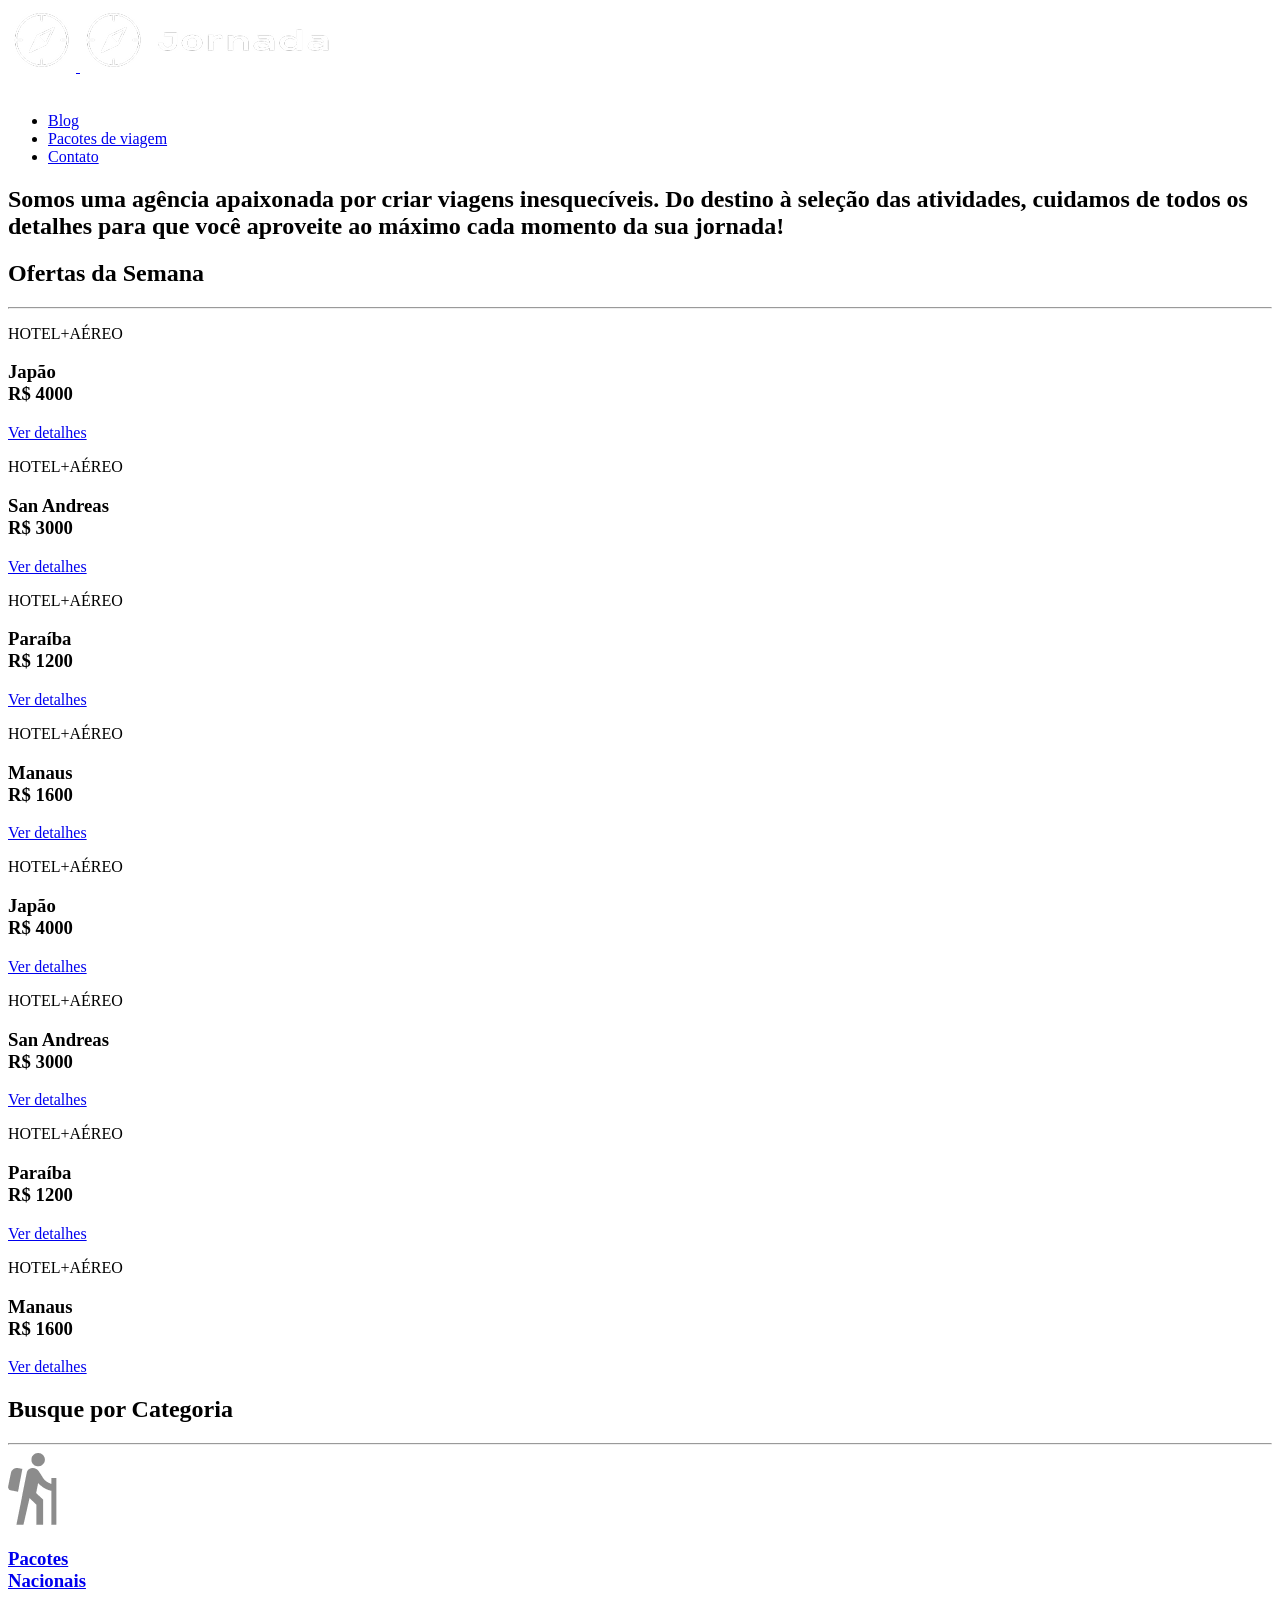
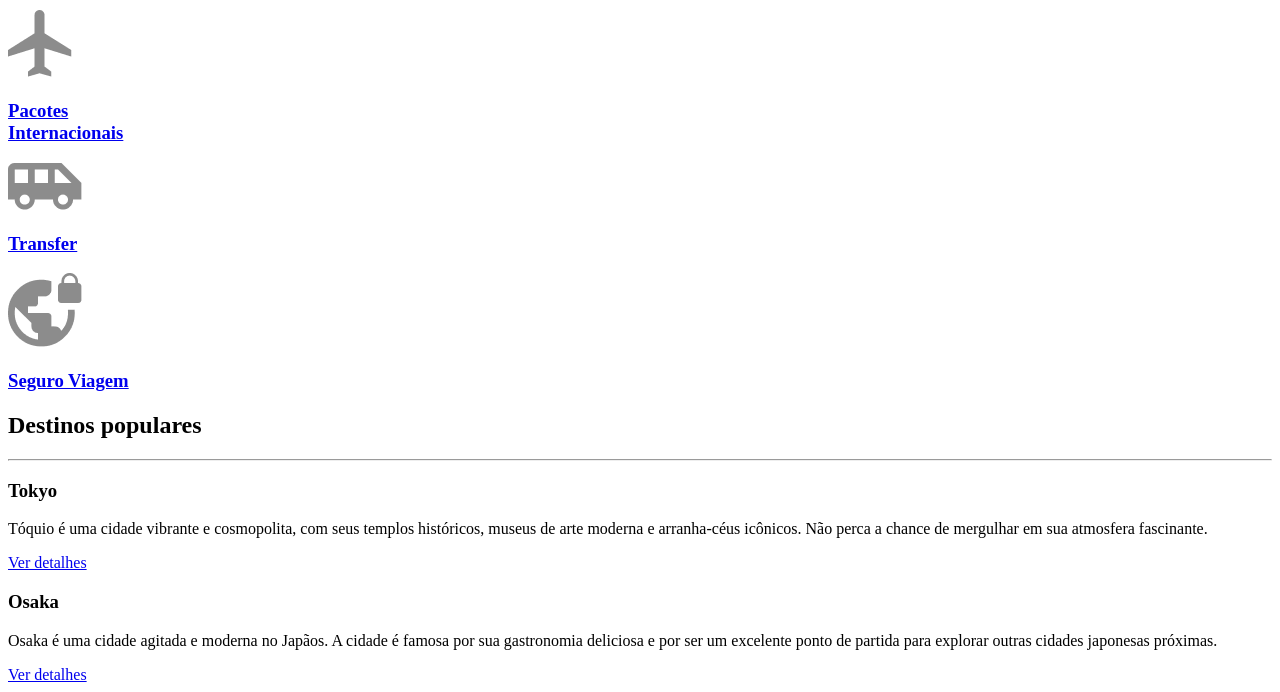
==== index.html @ aee4f62a "Corrige index" ====
<!doctype html>
<html lang="pt-br">
  <head>
    <meta charset="UTF-8" />
    <meta name="viewport" content="width=device-width, initial-scale=1.0" />

    <meta
      name="description"
      content="Jornada Viagens,uma agência apaixonada por criar viagens inesquecíveis"
    />

    <meta name="og:title" content="Jornada Viagens" />
    <meta
      name="og:description"
      content="Jornada Viagens,uma agência apaixonada por criar viagens inesquecíveis"
    />

     <link rel="icon" href="/favico.svg" type="xml/svg" />
    <link rel="stylesheet" href="./css/style.css" />
    <title>Jornada Viagens</title>
  </head>
  <body>

    <header class="main-header"> 
        <a class="logo" href="index.html" title="voltar para a página inicial">
            <img class="logo-mobile"
            src="img/bussola-jornada-branca.png" alt="Bússola do logo da Jornada Viagens na cor branca"/>
            <img class="logo-desktop" src="img/bussola-texto-jornada-branca.png" alt="Logo da Jornada Viagens na cor branca"/>
        </a>
        <div class="navigation-menu">
            <label for="menu">
                <img src="img/menu.png" alt="menu"/> 
            </label>
            <input type="checkbox" id="menu" hidden />
            <nav> 
                <ul class="list-links">
                    <li>
                        <a href="blog.html" target="_blank" title="Acessar o blog">Blog</a> 
                    </li> 
                
                    <li>
                        <a href="pacotes-de-viagem.html" target="_blank" title="Acessar pacotes de viagem">Pacotes de viagem</a> 
                    </li>
                
                    <li>
                        <a href="contato.html" target="_blank" title="Acessar contato">Contato</a> 
                    </li>
                </ul>       
            </nav>
        </div>
    </header>

    <section class="hero">
        <div class="hero-img"> </div>
        <h2>
          Somos uma agência apaixonada por criar viagens inesquecíveis. Do destino à seleção das atividades, cuidamos de todos os detalhes para que você aproveite ao máximo cada momento da sua jornada!  
        </h2>
    </section>

    <section class="offers">
        <div class="section-title">
            <h2>Ofertas da Semana</h2>
            <hr/> 
        </div>
        <div class="offers-cards">
            <article class="card japao">
                <header>
                    <p>HOTEL+AÉREO</p>
                    <h3>Japão<br/><span>R$ 4000</span></h3>
                </header>
                <footer>
                    <a href="#" class="button">Ver detalhes</a>
                </footer>
            </article>
            <article class="card san-andreas">
                <header>
                    <p>HOTEL+AÉREO</p>
                    <h3>San Andreas<br/><span>R$ 3000</span></h3>
                </header>
                <footer>
                    <a href="#" class="button">Ver detalhes</a>
                </footer>
            </article>
            <article class="card paraiba">
                <header>
                    <p>HOTEL+AÉREO</p>
                    <h3>Paraíba<br/><span>R$ 1200</span></h3>
                </header>
                <footer>
                    <a href="#" class="button">Ver detalhes</a>
                </footer>
            </article>
            <article class="card manaus">
                <header>
                    <p>HOTEL+AÉREO</p>
                    <h3>Manaus<br/><span>R$ 1600</span></h3>
                </header>
                <footer>
                    <a href="#" class="button">Ver detalhes</a>
                </footer>
            </article>
            <div class="offers-cards">
        <article class="card japao">
            <header>
                <p>HOTEL+AÉREO</p>
                <h3>Japão<br/><span>R$ 4000</span></h3>
            </header>
            <footer>
                <a href="#" class="button">Ver detalhes</a>
            </footer>
        </article>
        <article class="card san-andreas">
            <header>
                <p>HOTEL+AÉREO</p>
                <h3>San Andreas<br/><span>R$ 3000</span></h3>
            </header>
            <footer>
                <a href="#" class="button">Ver detalhes</a>
            </footer>
        </article>
        <article class="card paraiba">
            <header>
                <p>HOTEL+AÉREO</p>
                <h3>Paraíba<br/><span>R$ 1200</span></h3>
            </header>
            <footer>
                <a href="#" class="button">Ver detalhes</a>
            </footer>
        </article>
        <article class="card manaus">
            <header>
                <p>HOTEL+AÉREO</p>
                <h3>Manaus<br/><span>R$ 1600</span></h3>
            </header>
            <footer>
                <a href="#" class="button">Ver detalhes</a>
            </footer>
        </article>
        </div>
    </section> 

    <section class="categories">
        <div class="section-title">
            <h2>Busque por Categoria</h2>
            <hr/> 
        </div>
        <div class="categories-cards">
            <a class="card" href="#" target="_blank" title="Busque pela categoria Pacotes Nacionais">

                <img src="img/icone-caminhada.png" alt="ícone cinza representando uma pessoa fazendo tracking"/>

                <h3 class="content-title">Pacotes<br/>Nacionais</h3>
            </a>

            <a class="card" href="#" target="_blank" title="Busque pela categoria Pacotes Internacionais">

                <img src="img/icone-aviao.png" alt="ícone cinza representando um avião"/>

                <h3 class="content-title">Pacotes<br/>Internacionais</h3>
            </a>

            <a class="card single-line transfer" href="#" target="_blank" title="Busque pela categoria Tranfer">

                <img src="img/icone-onibus.png" alt="ícone cinza representando um ônibus"/>

                <h3 class="content-title">Transfer</h3>
            </a>

            <a class="card single-line" href="#" target="_blank" title="Busque pela categoria Seguro Viagem">

                <img src="img/icone-planeta.png" alt="ícone cinza representando o planeta terra com um cadeado"/>

                <h3 class="content-title">Seguro Viagem</h3>
            </a>
        </div>
    </section>  

    <section class="destinations">
        <div class="section-title">
            <h2>Destinos populares</h2>
            <hr />
        </div>
        <div class="destination-items">
            <article class="item tokyo">
                <header>
                    <div class="img-item"></div>
                    <h3 class="content-title">Tokyo</h3>
                </header>
                <p class="content-text">Tóquio é uma cidade vibrante e cosmopolita, com seus templos históricos, museus de arte moderna e arranha-céus icônicos. Não perca a chance de mergulhar em sua atmosfera fascinante.</p>
                <footer>
                    <a href="#" class="button" target="_blank" title="Veja mais detalhes do destino Tokyo">Ver detalhes</a>
                </footer>
            </article>

            <article class="item osaka">
                <header>
                    <div class="img-item"></div>
                    <h3 class="content-title">Osaka</h3>
                </header>
                <p class="content-text">Osaka é uma cidade agitada e moderna no Japãos. A cidade é famosa por sua gastronomia deliciosa e por ser um excelente ponto de partida para explorar outras cidades japonesas próximas.</p>
                <footer>
                    <a href="#" class="button" target="_blank" title="Veja mais detalhes do destino Osaka">Ver detalhes</a>
                </footer>
            </article>
        </div>
    </section> 

  </body>
</html>
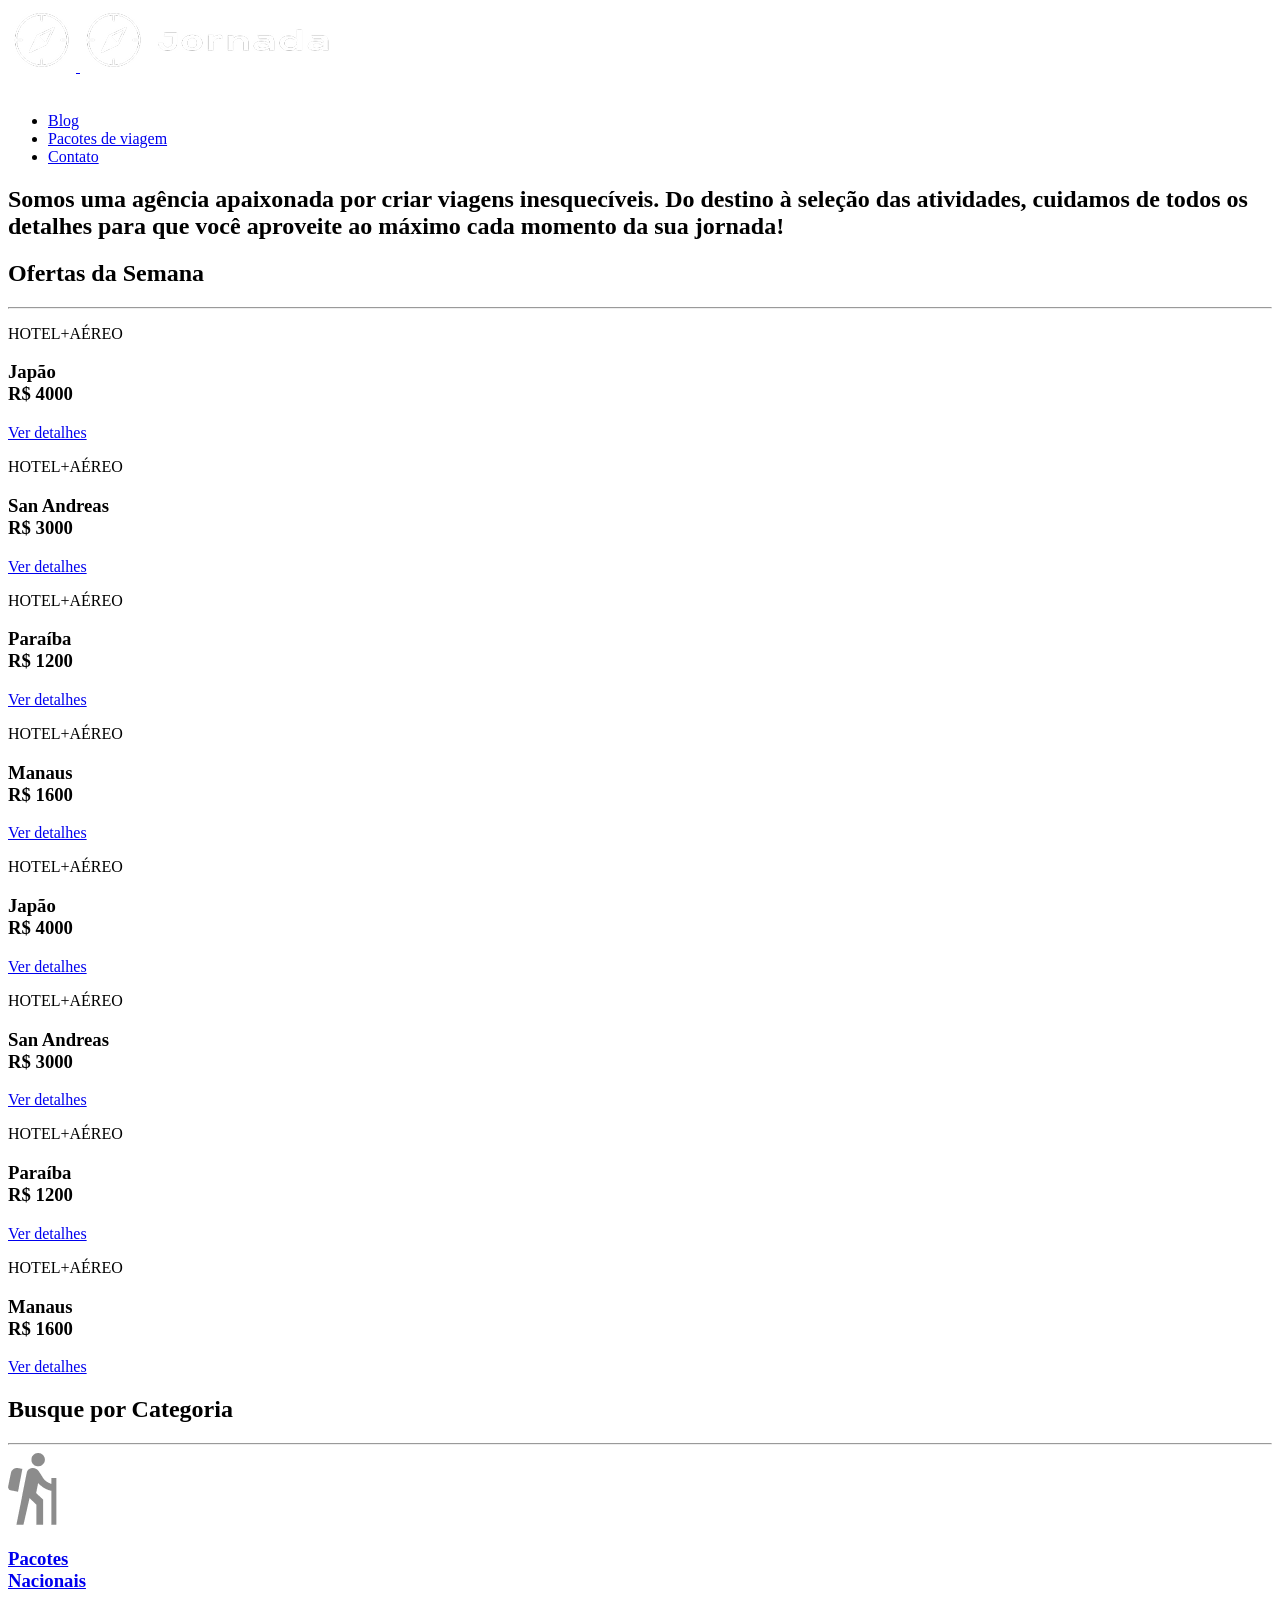
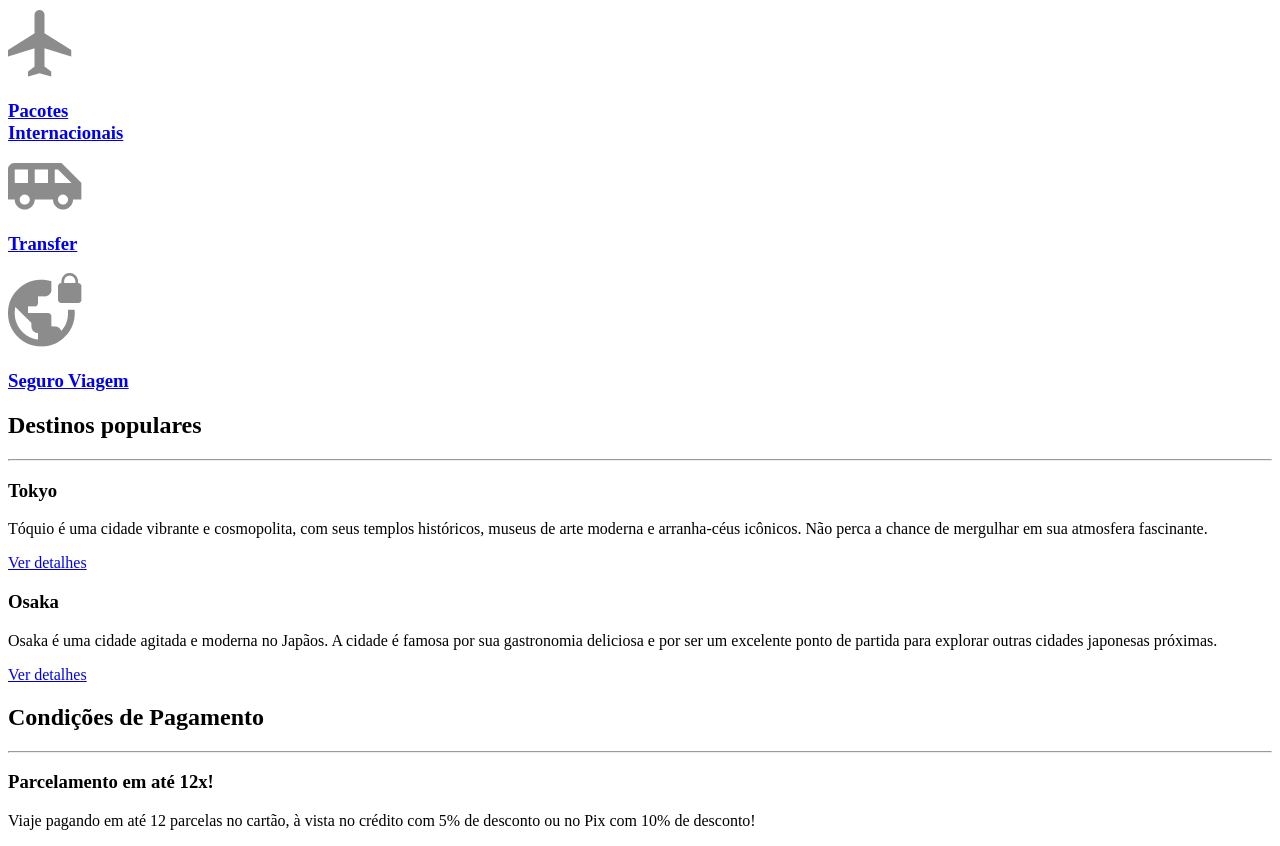
==== commit b10a2fbc: "Adiciona estrutura da sessao de pagamentos" ====
--- a/index.html
+++ b/index.html
@@ -205,5 +205,21 @@
         </div>
     </section> 
 
+    <section class="payments">
+       <div class="section-title">
+        <h2>Condições de Pagamento</h2>
+        <hr />
+       </div> 
+       <div class="text-content">
+        <h3>Parcelamento em até 12x!</h3>
+        <p>Viaje pagando em até 12 parcelas no cartão, à vista no crédito com 5% de desconto ou no Pix com 10% de desconto!</p>
+       </div>
+       <div class="image-content">
+        <div class="image bag"></div>
+        <div class="image passport"></div>
+        <div class="image people"></div>
+       </div>
+    </section>
+
   </body>
 </html>
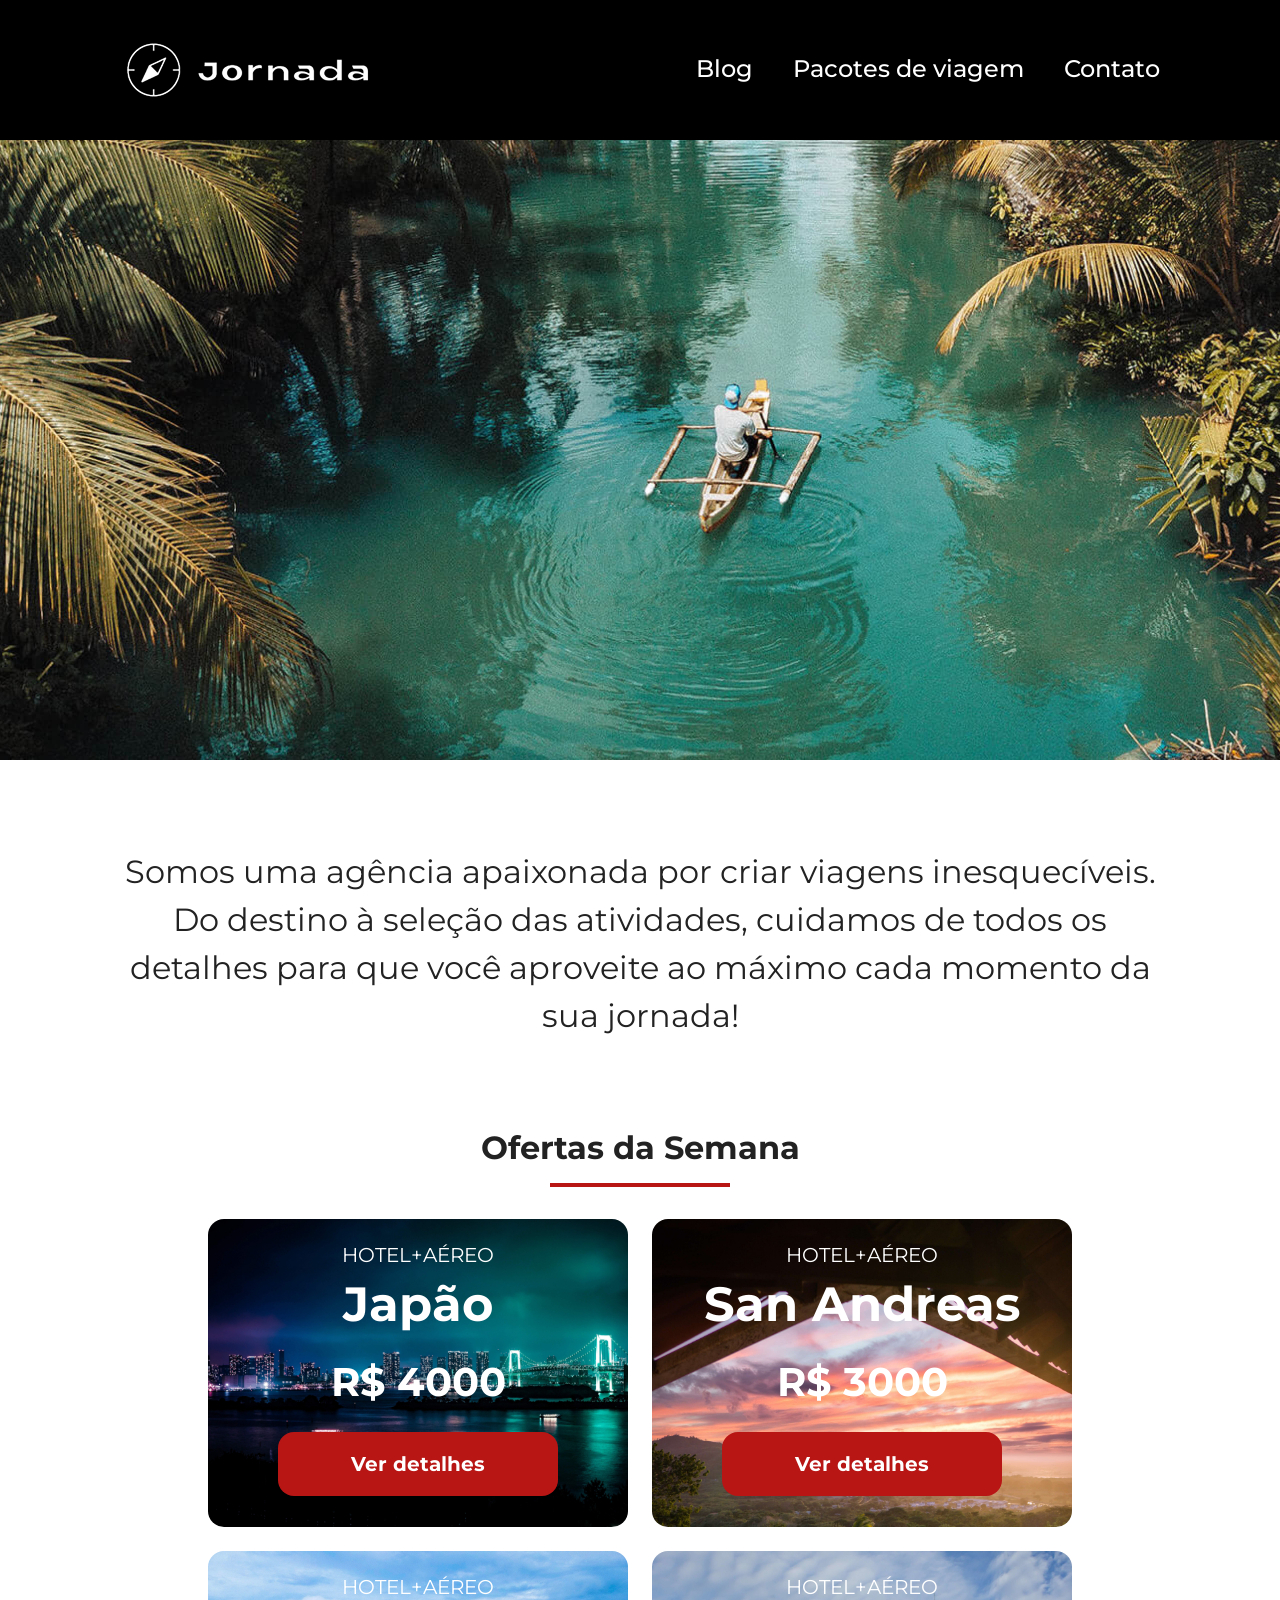
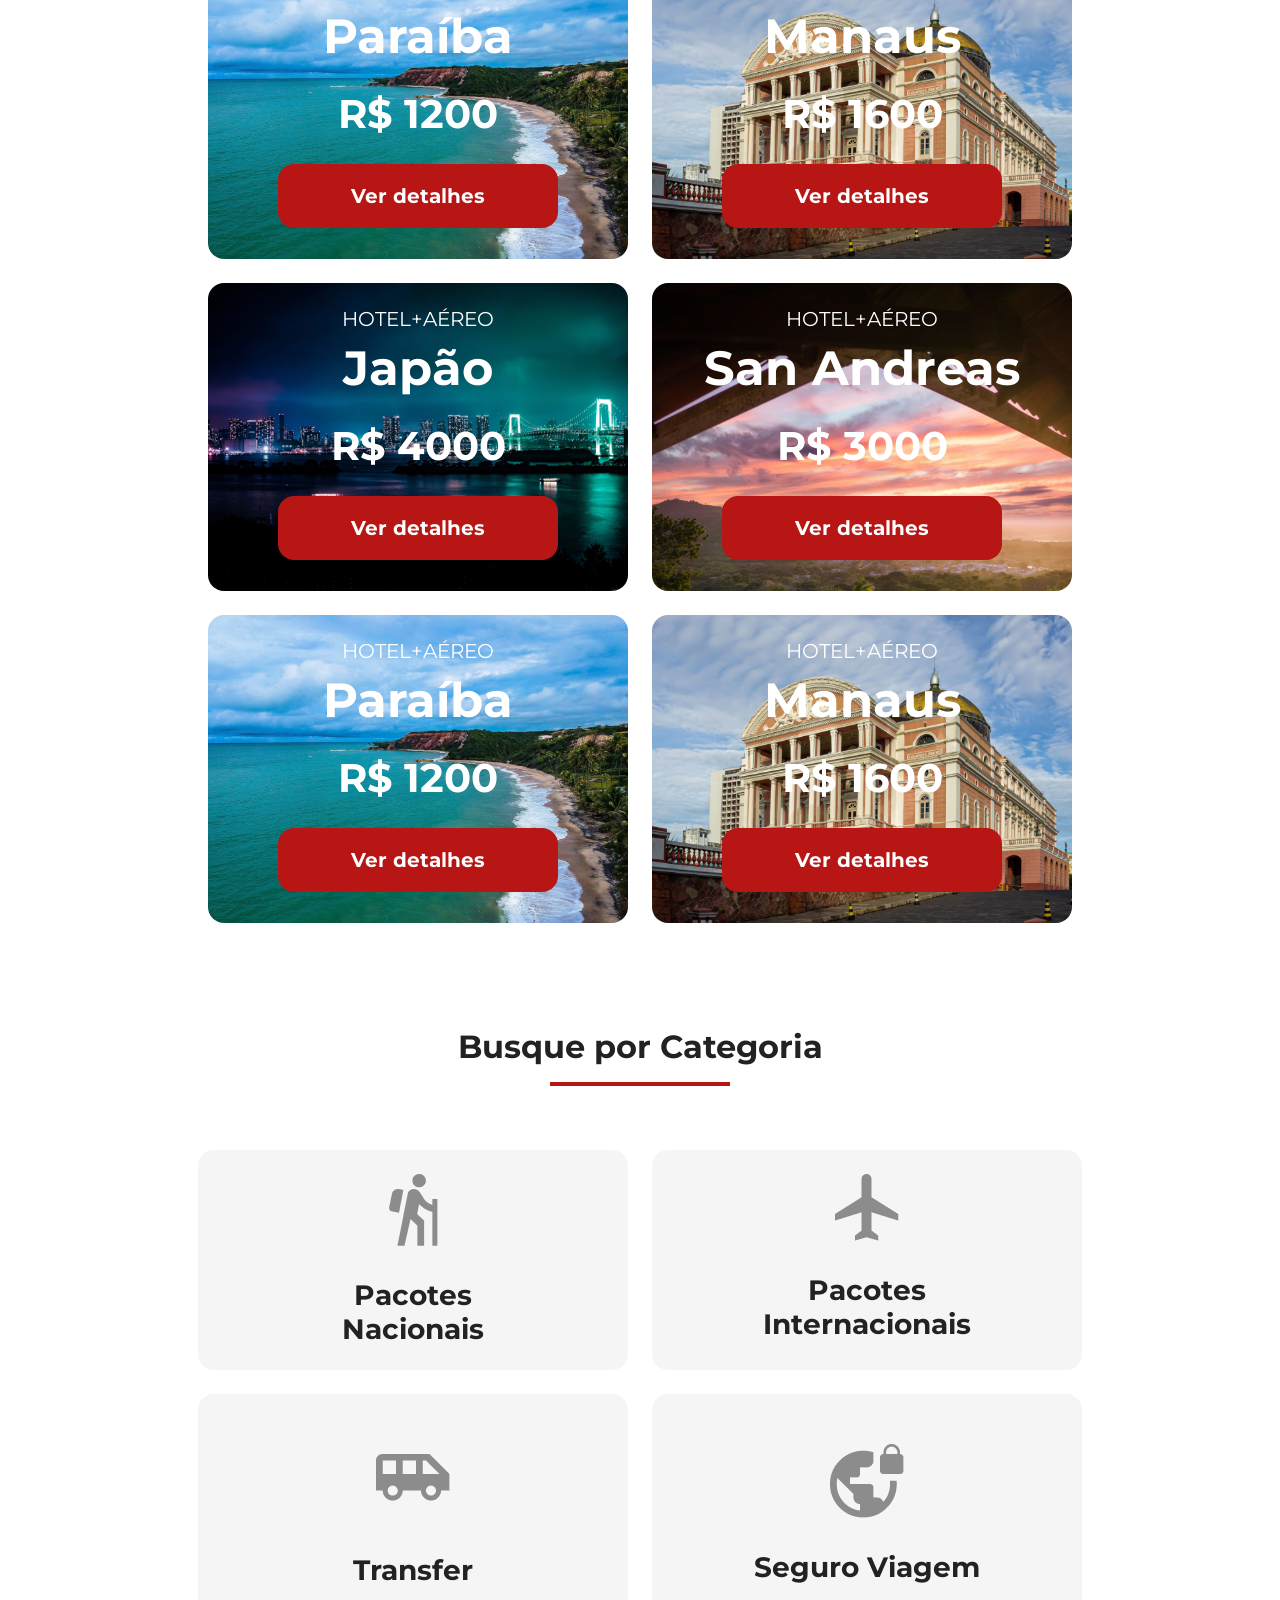
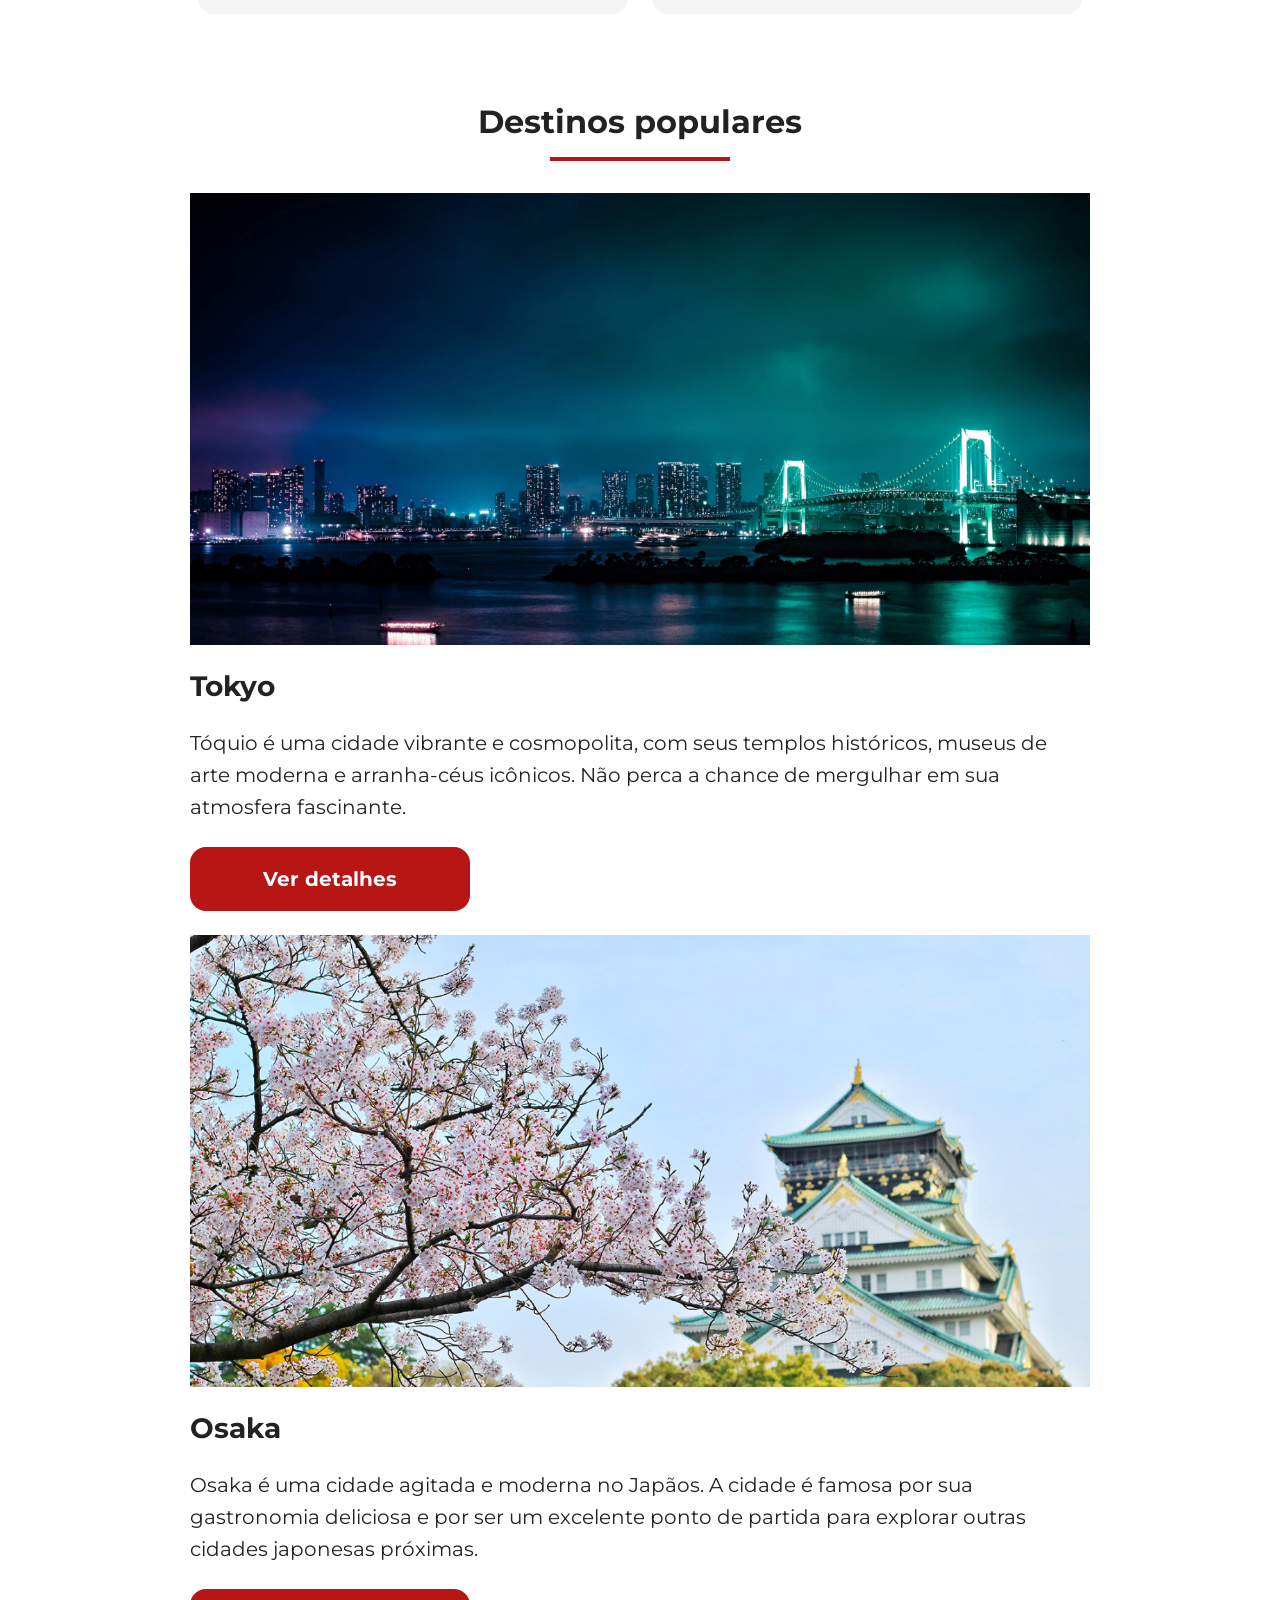
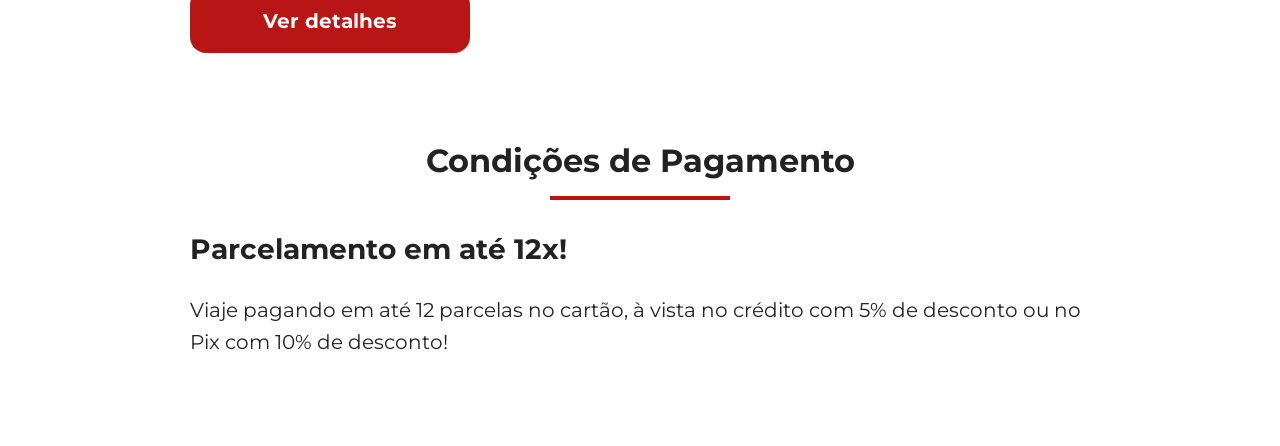
==== commit 9292a724: "Reutiliza estilos de textos" ====
--- a/index.html
+++ b/index.html
@@ -211,8 +211,8 @@
         <hr />
        </div> 
        <div class="text-content">
-        <h3>Parcelamento em até 12x!</h3>
-        <p>Viaje pagando em até 12 parcelas no cartão, à vista no crédito com 5% de desconto ou no Pix com 10% de desconto!</p>
+        <h3 class="content-title">Parcelamento em até 12x!</h3>
+        <p class="content-text">Viaje pagando em até 12 parcelas no cartão, à vista no crédito com 5% de desconto ou no Pix com 10% de desconto!</p>
        </div>
        <div class="image-content">
         <div class="image bag"></div>
--- a/css/style.css
+++ b/css/style.css
@@ -0,0 +1,7 @@
+@import url(global.css);
+@import url(header.css);
+@import url(hero.css);
+@import url(offers.css);
+@import url(categories.css);
+@import url(destinations.css);
+@import url(payments.css);
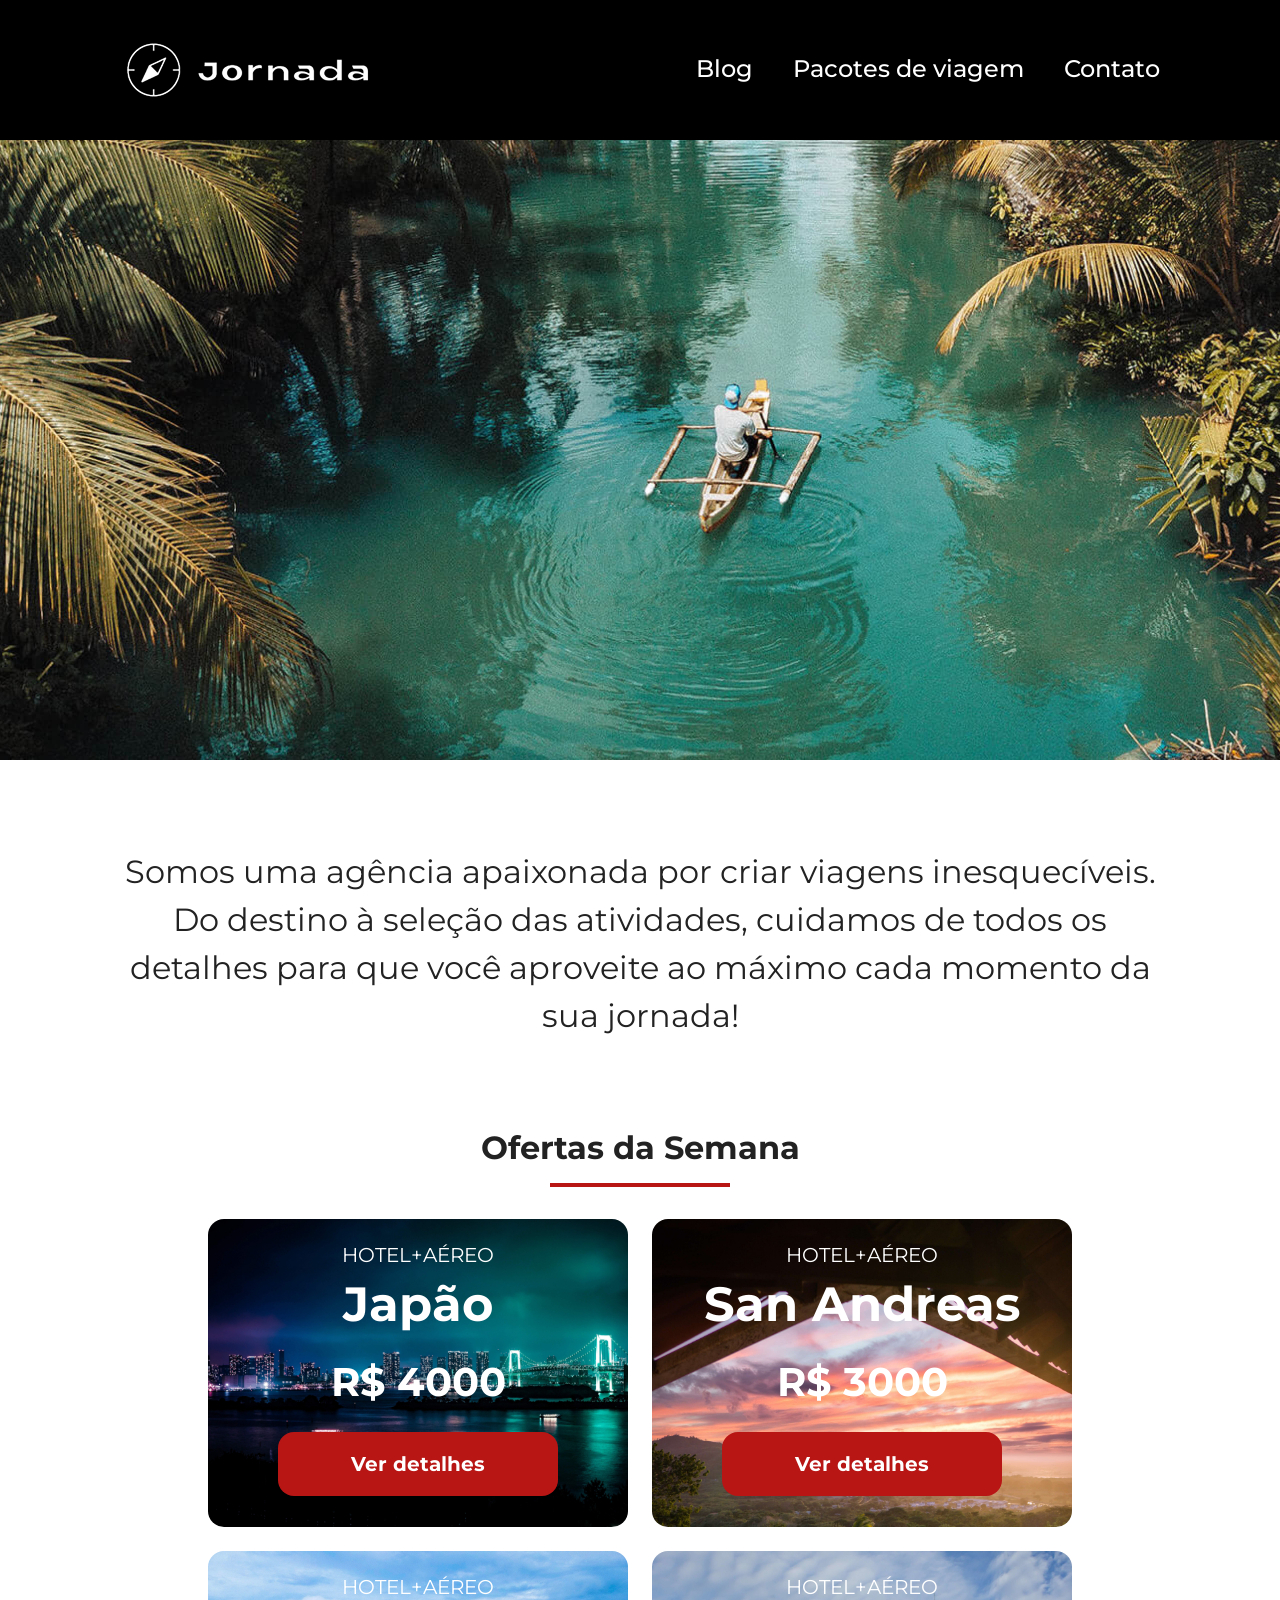
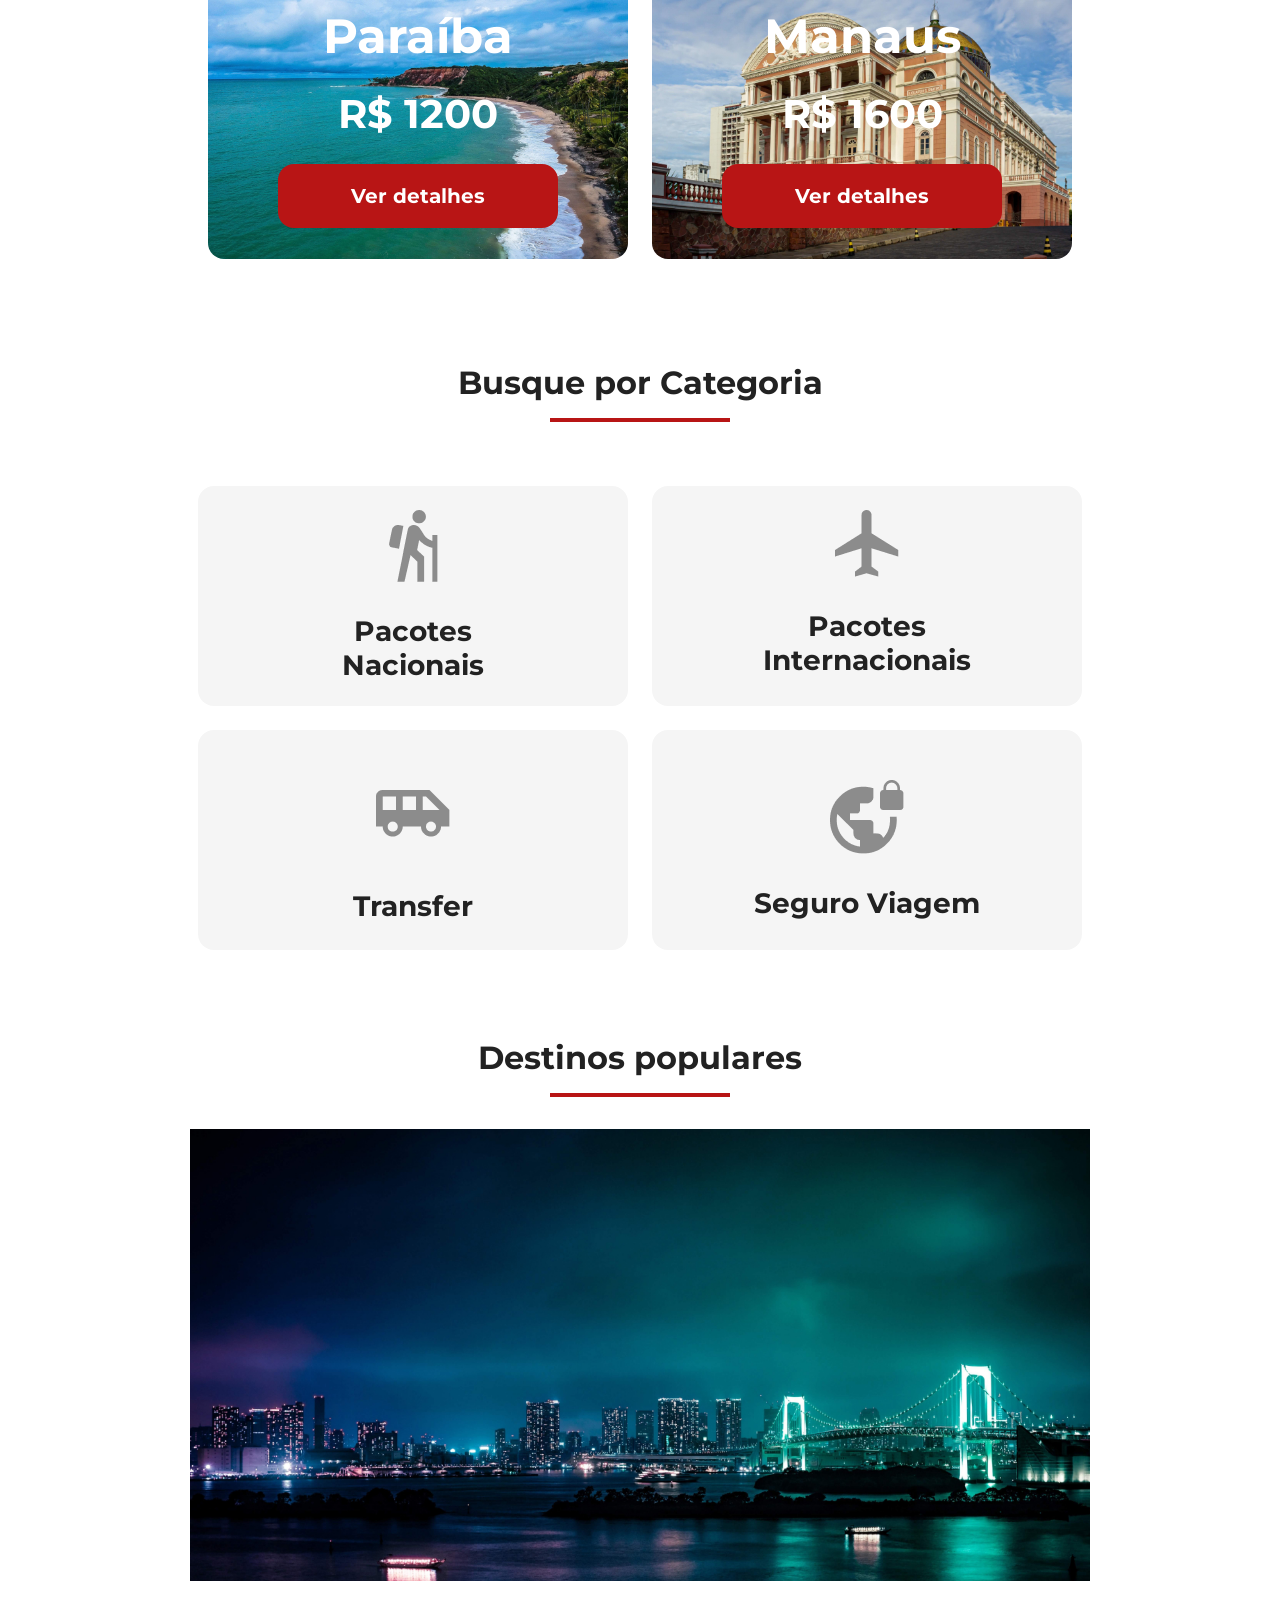
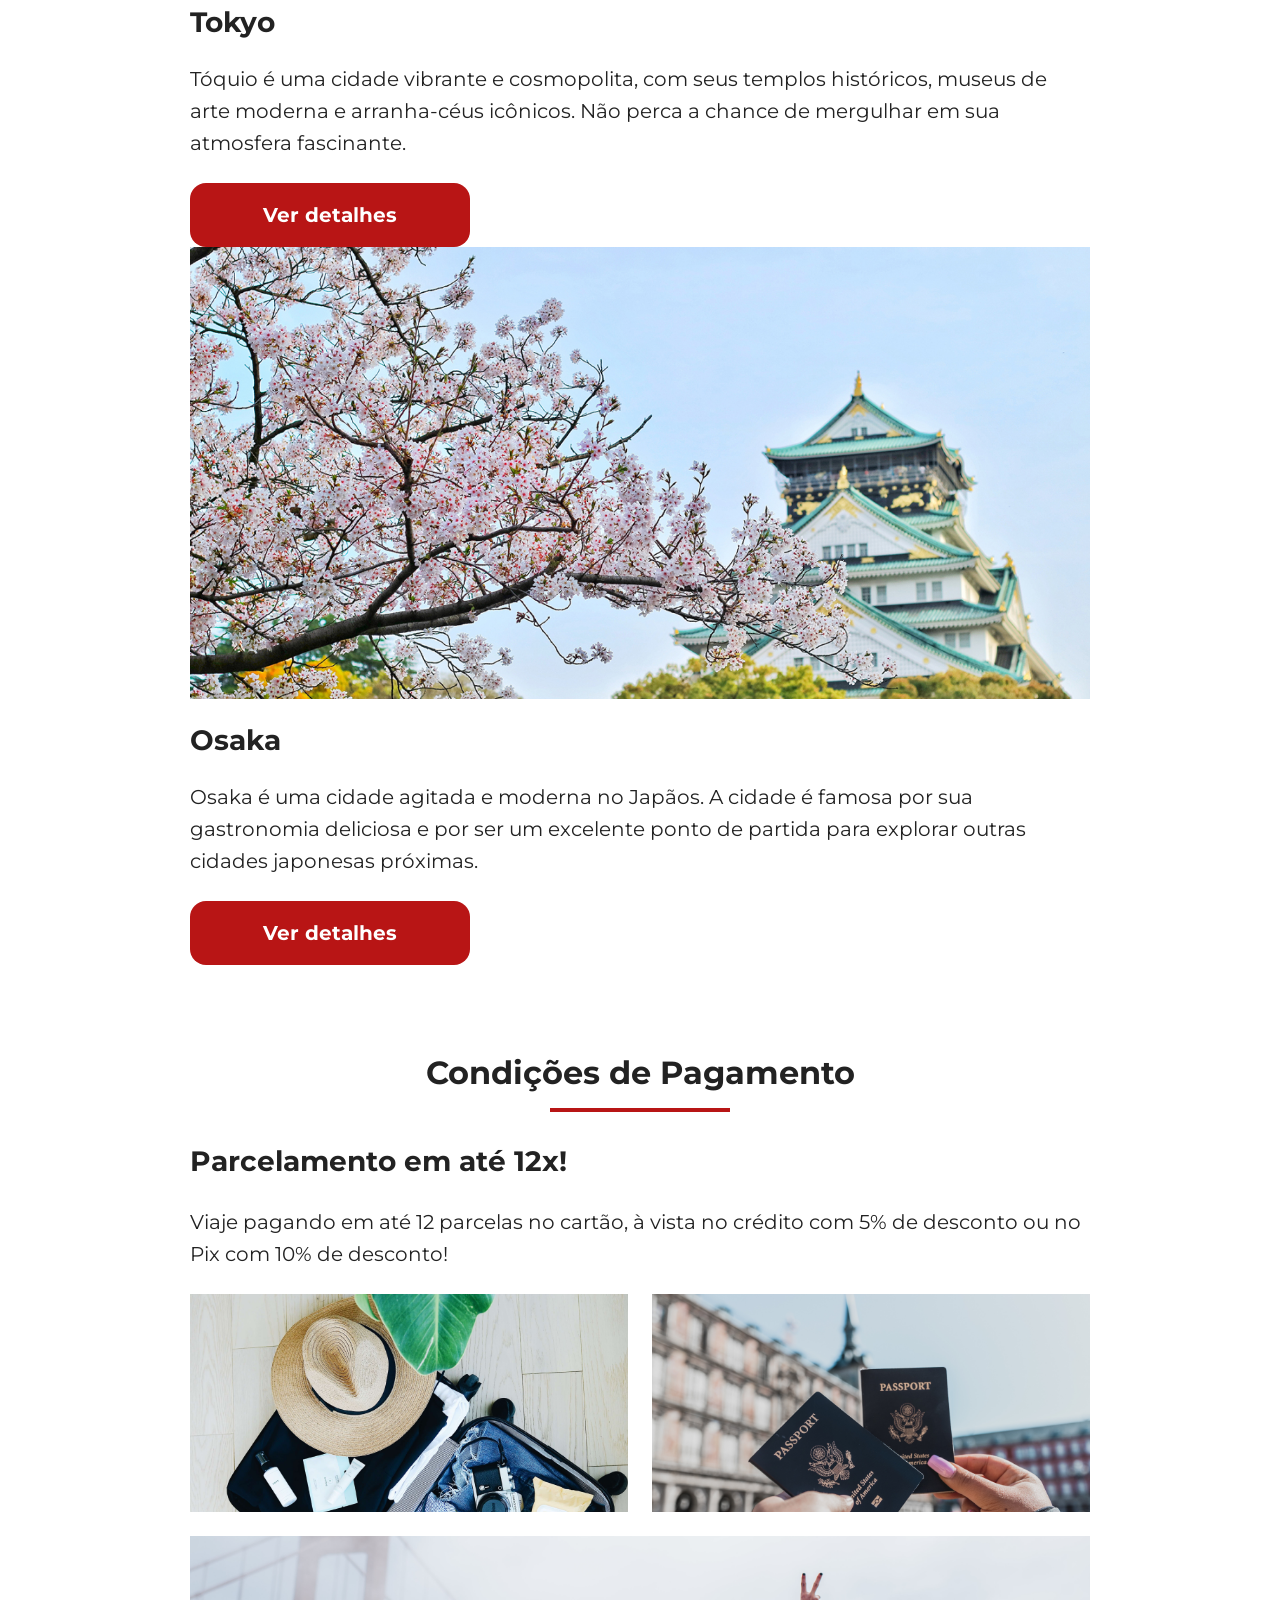
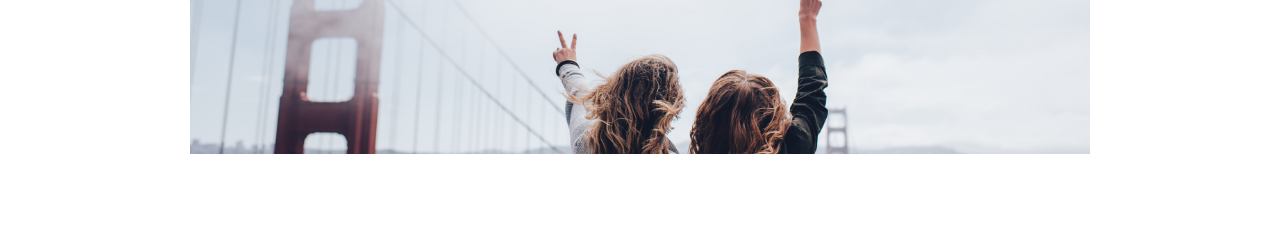
==== commit 163dfbd3: "Adiciona seção de pagamentos" ====
--- a/index.html
+++ b/index.html
@@ -99,42 +99,6 @@
                     <a href="#" class="button">Ver detalhes</a>
                 </footer>
             </article>
-            <div class="offers-cards">
-        <article class="card japao">
-            <header>
-                <p>HOTEL+AÉREO</p>
-                <h3>Japão<br/><span>R$ 4000</span></h3>
-            </header>
-            <footer>
-                <a href="#" class="button">Ver detalhes</a>
-            </footer>
-        </article>
-        <article class="card san-andreas">
-            <header>
-                <p>HOTEL+AÉREO</p>
-                <h3>San Andreas<br/><span>R$ 3000</span></h3>
-            </header>
-            <footer>
-                <a href="#" class="button">Ver detalhes</a>
-            </footer>
-        </article>
-        <article class="card paraiba">
-            <header>
-                <p>HOTEL+AÉREO</p>
-                <h3>Paraíba<br/><span>R$ 1200</span></h3>
-            </header>
-            <footer>
-                <a href="#" class="button">Ver detalhes</a>
-            </footer>
-        </article>
-        <article class="card manaus">
-            <header>
-                <p>HOTEL+AÉREO</p>
-                <h3>Manaus<br/><span>R$ 1600</span></h3>
-            </header>
-            <footer>
-                <a href="#" class="button">Ver detalhes</a>
-            </footer>
         </article>
         </div>
     </section> 
@@ -180,7 +144,7 @@
             <h2>Destinos populares</h2>
             <hr />
         </div>
-        <div class="destination-items">
+        <div class="destinations-items">
             <article class="item tokyo">
                 <header>
                     <div class="img-item"></div>
@@ -206,18 +170,20 @@
     </section> 
 
     <section class="payments">
-       <div class="section-title">
-        <h2>Condições de Pagamento</h2>
-        <hr />
-       </div> 
-       <div class="text-content">
-        <h3 class="content-title">Parcelamento em até 12x!</h3>
-        <p class="content-text">Viaje pagando em até 12 parcelas no cartão, à vista no crédito com 5% de desconto ou no Pix com 10% de desconto!</p>
-       </div>
-       <div class="image-content">
-        <div class="image bag"></div>
-        <div class="image passport"></div>
-        <div class="image people"></div>
+        <div class="section-title">
+            <h2>Condições de Pagamento</h2>
+            <hr />
+        </div> 
+        <div class="content-container">
+            <div class="text-content">
+                <h3 class="content-title">Parcelamento em até 12x!</h3>
+                <p class="content-text">Viaje pagando em até 12 parcelas no cartão, à vista no crédito com 5% de desconto ou no Pix com 10% de desconto!</p>
+            </div>
+            <div class="image-gallery">
+                <div class="image first"></div>
+                <div class="image second"></div>
+                <div class="image thirdy colspan-2"></div>
+            </div>
        </div>
     </section>
 
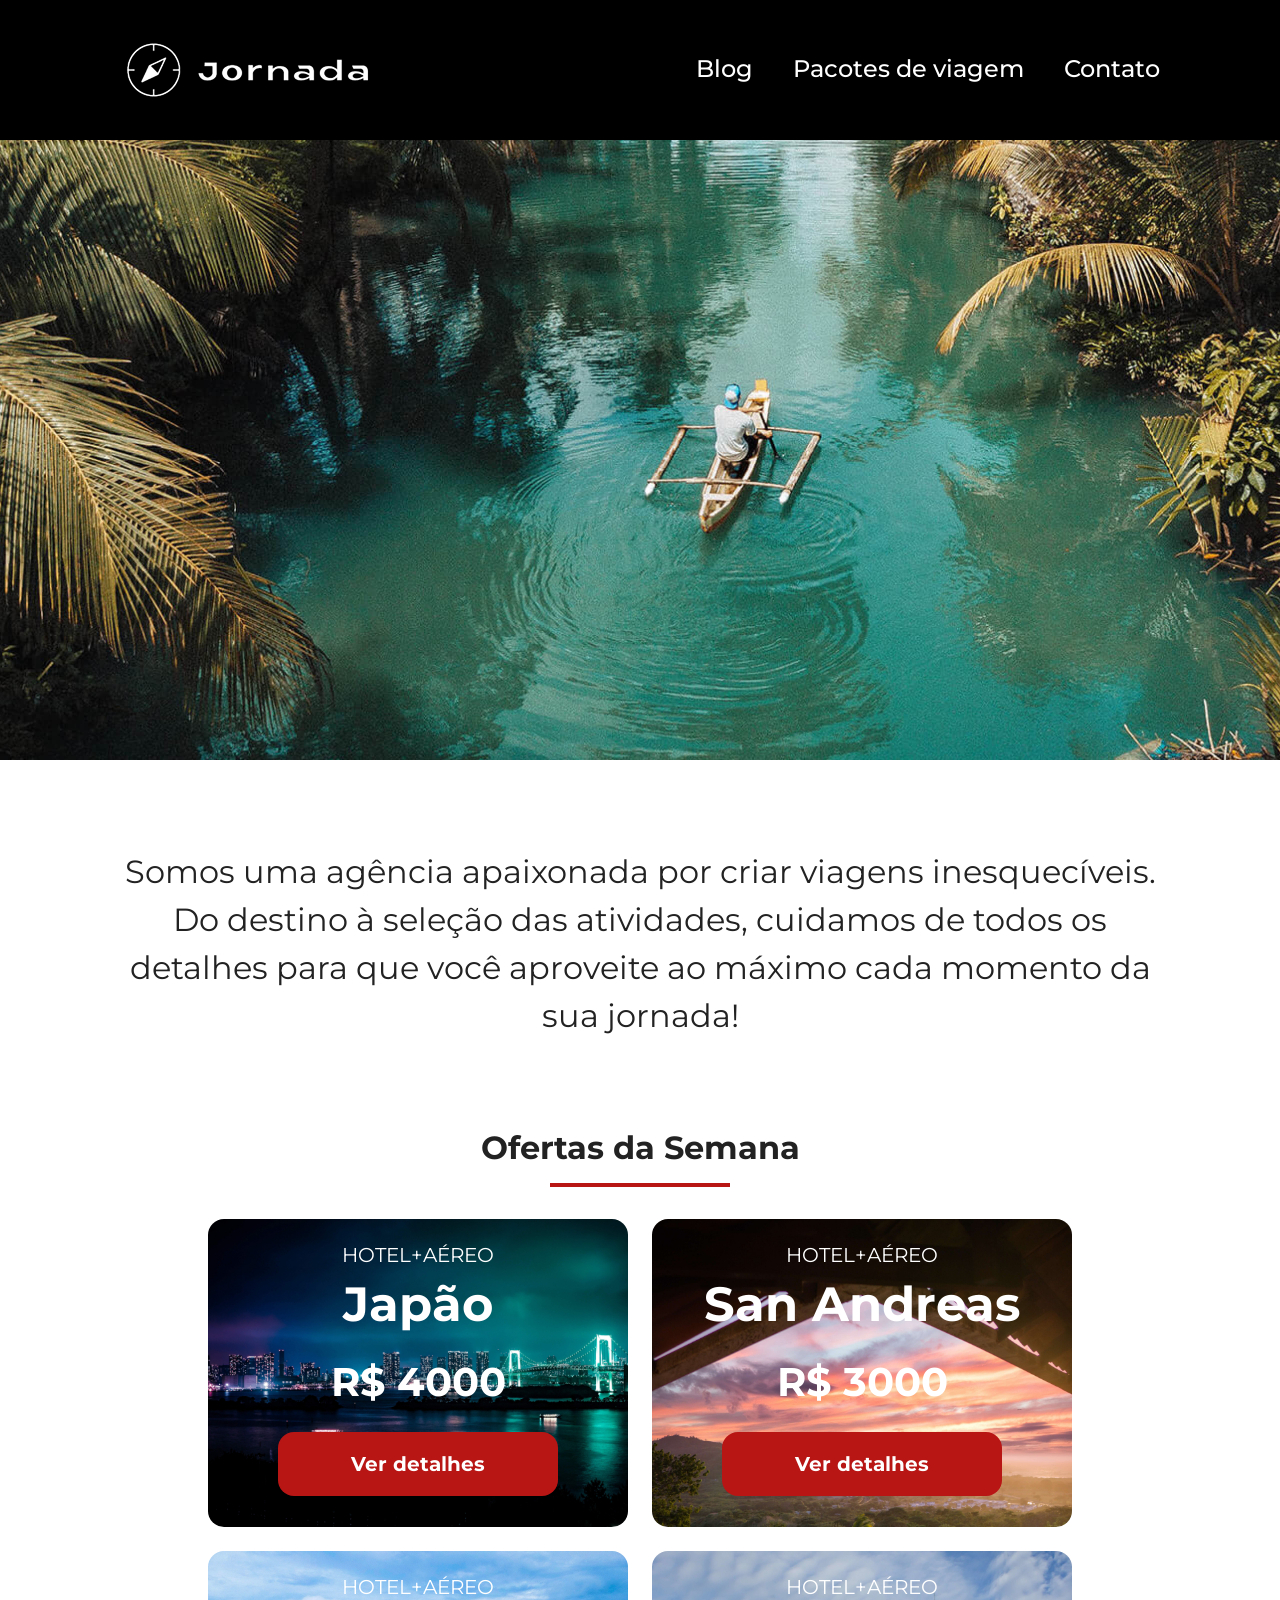
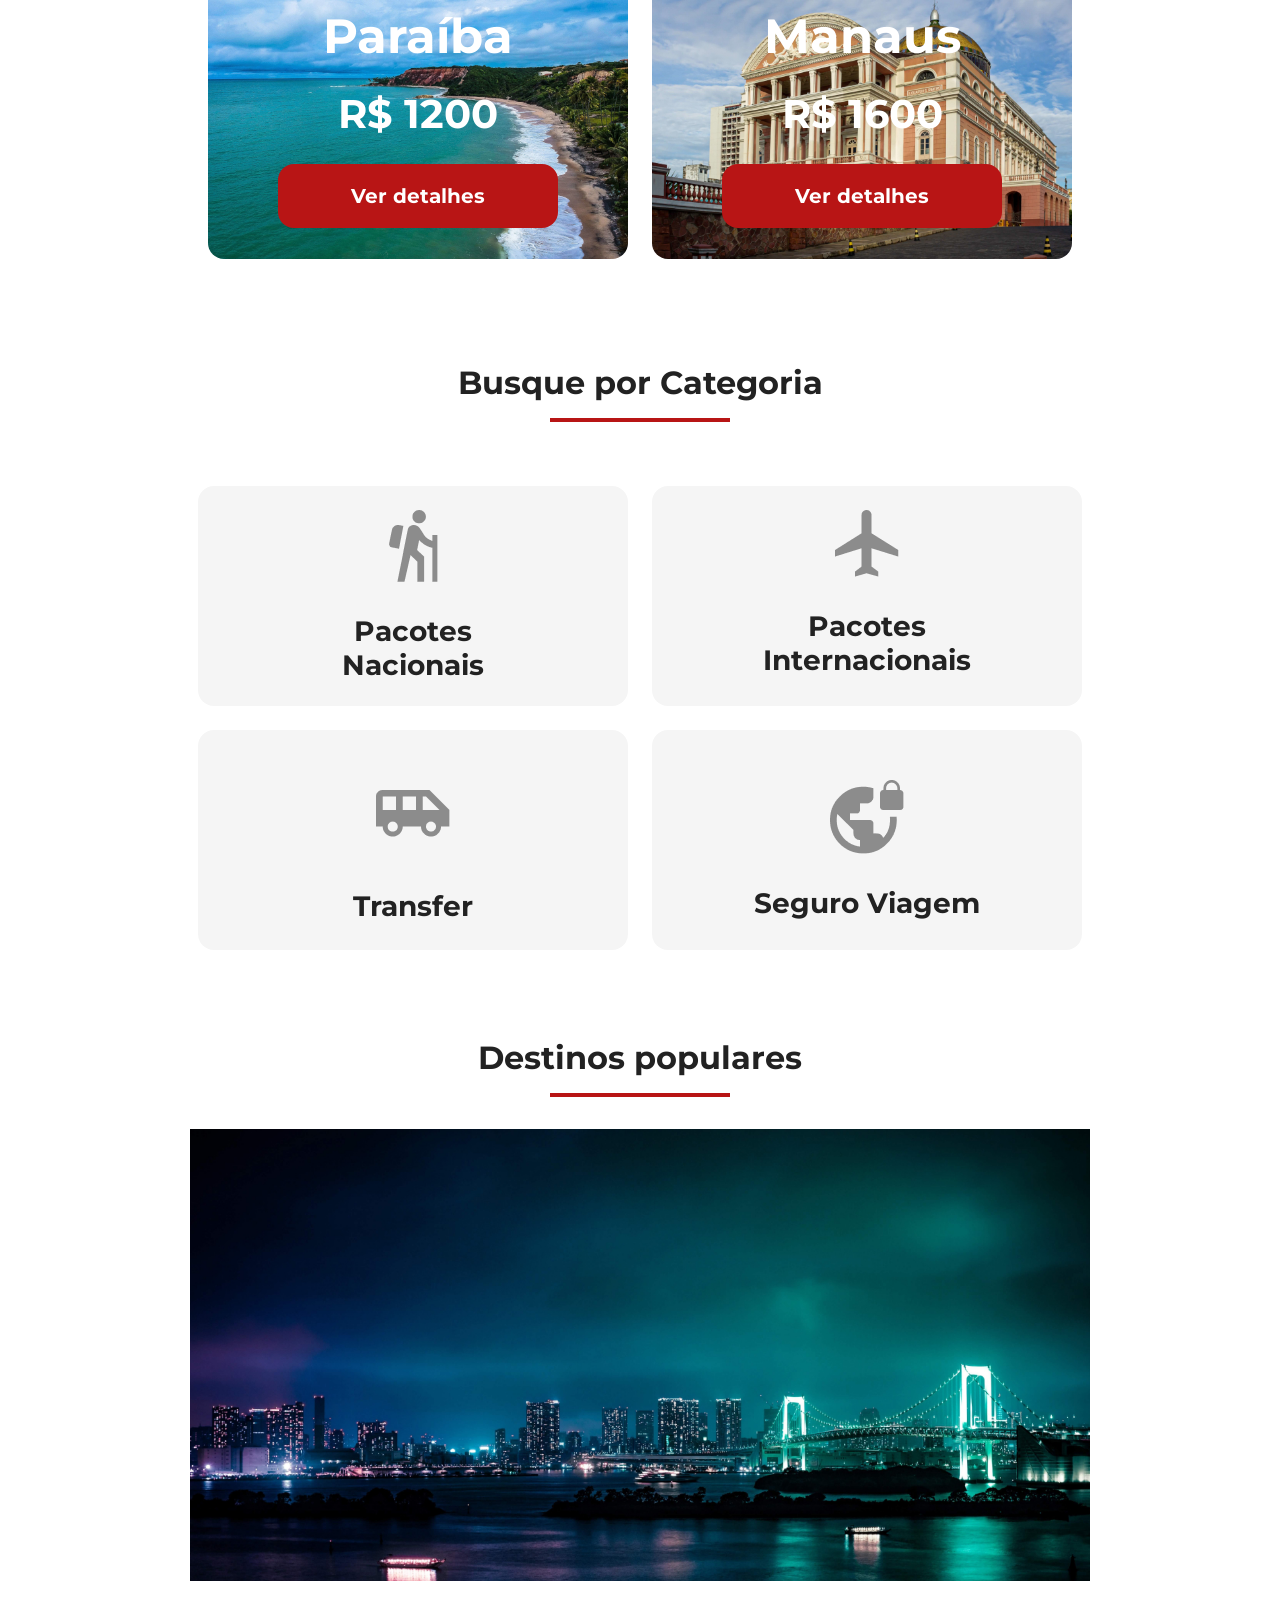
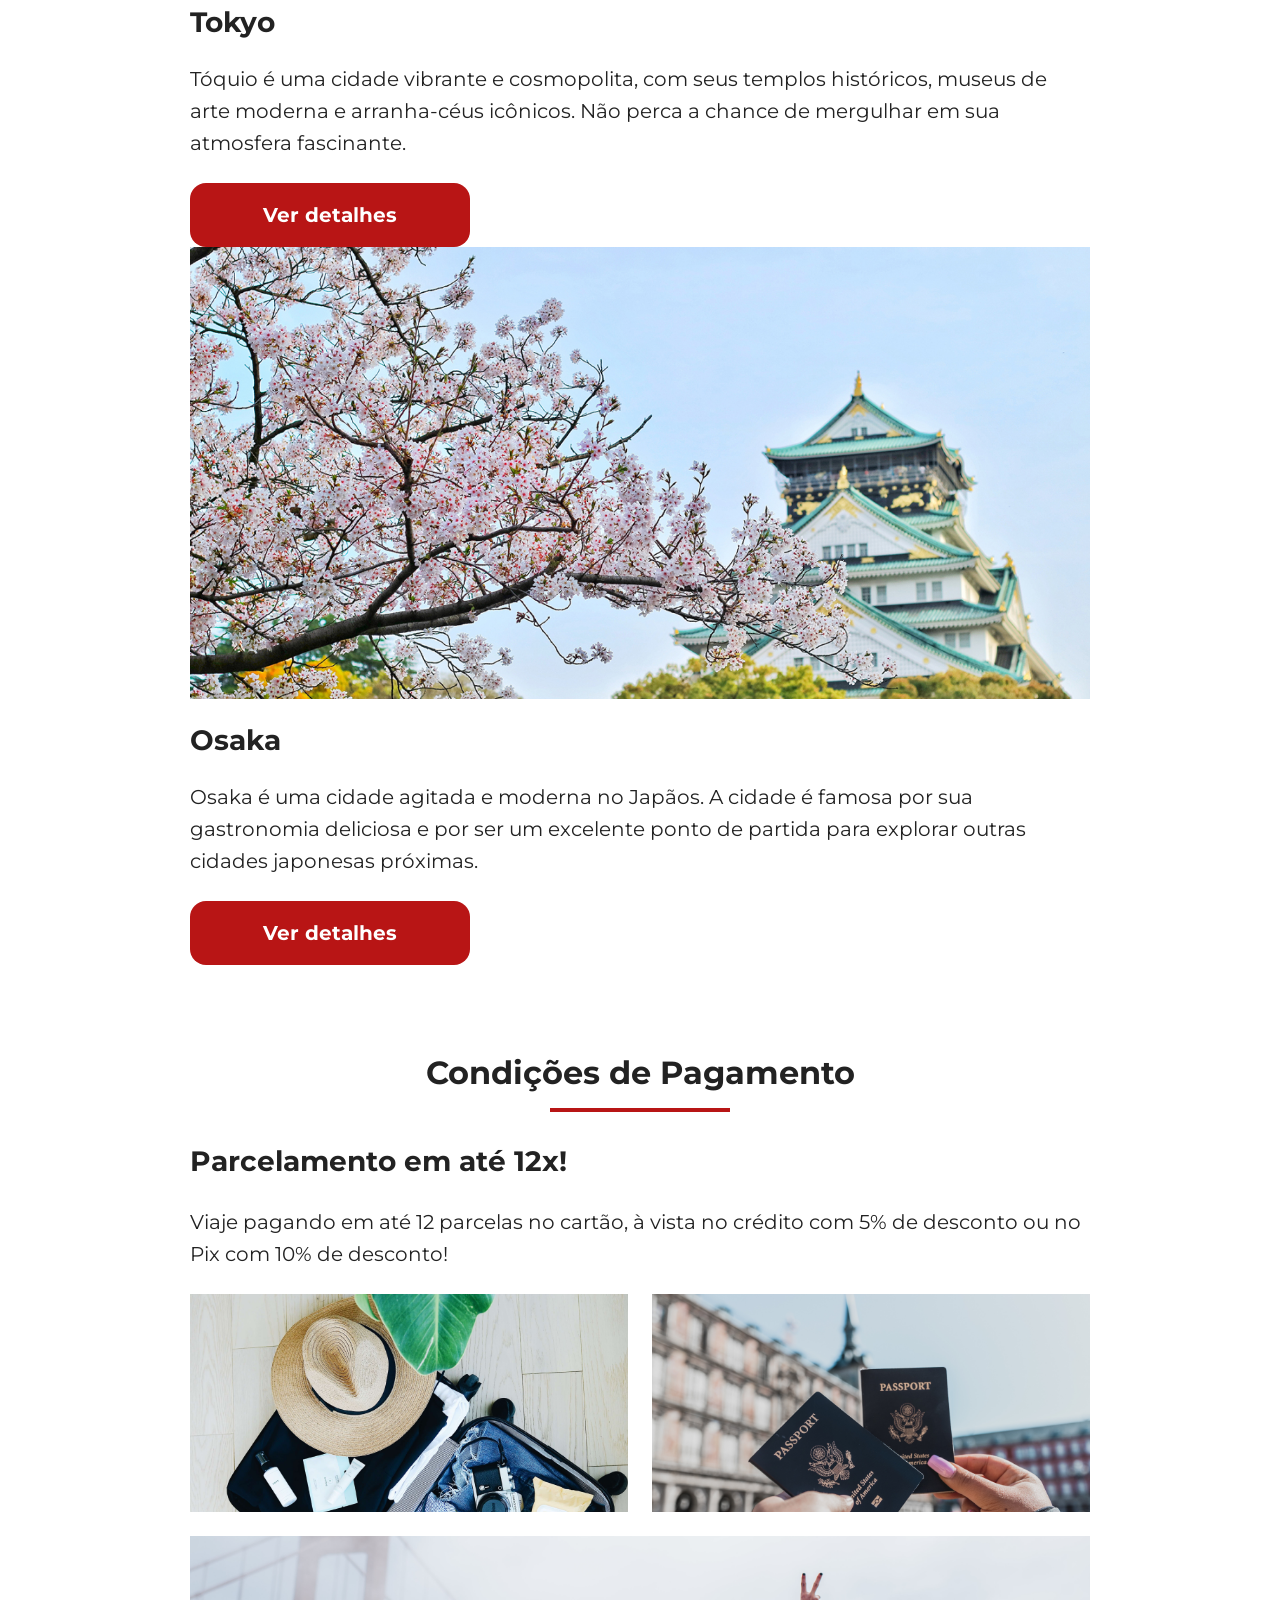
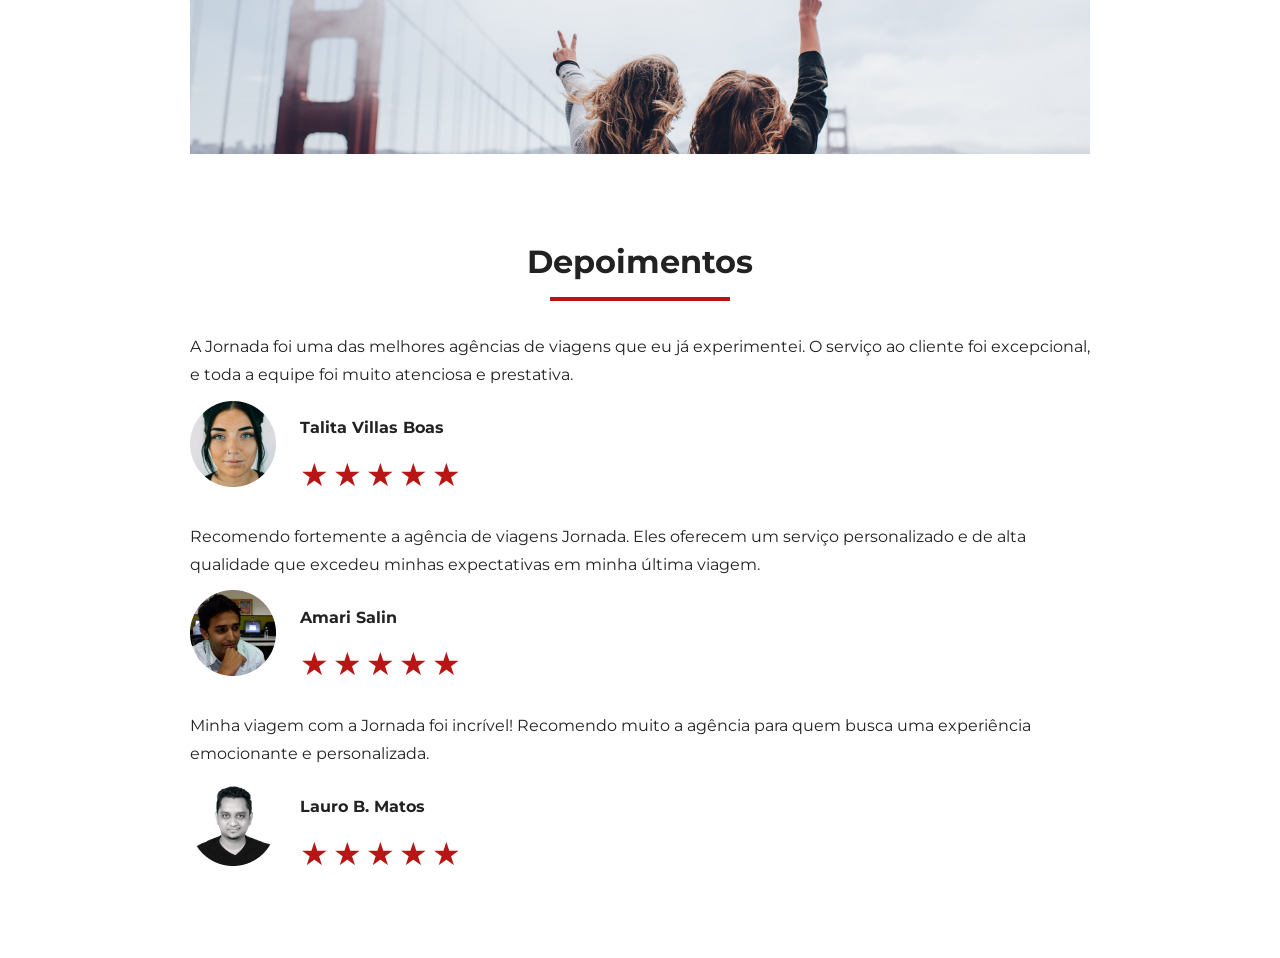
==== commit 2b5c0a28: "Adiciona categoria depoimentos" ====
--- a/index.html
+++ b/index.html
@@ -187,5 +187,68 @@
        </div>
     </section>
 
+    <section class="testimonial">
+        <div class="section-title">
+            <h2>Depoimentos</h2>
+            <hr />
+        </div>
+        <div class="testimonial-container">
+            <article> 
+                <header>
+                    <p>A Jornada foi uma das melhores agências de viagens que eu já experimentei. O serviço ao cliente foi excepcional, e toda a equipe foi muito atenciosa e prestativa.</p>
+                </header>
+                <footer>
+                    <img src="img/avatar-talita.png" alt="imagem de perfil da cliente Talita Villas Boas">
+                    <div class="profile-content">
+                      <h4>Talita Villas Boas</h4>  
+                      <div class="rating">
+                        <span class="star">★</span>
+                        <span class="star">★</span>
+                        <span class="star">★</span>
+                        <span class="star">★</span>
+                        <span class="star">★</span>
+                      </div>
+                    </div>
+                </footer>
+            </article>
+            <article>
+                <header>
+                    <p>Recomendo fortemente a agência de viagens Jornada. Eles oferecem um serviço personalizado e de alta qualidade que excedeu minhas expectativas em minha última viagem.</p>
+                </header>
+                <footer>
+                    <img src="img/avatar-amari.png" alt="imagem de perfil do cliente Amari Salin">
+                    <div class="profile-content">
+                      <h4>Amari Salin</h4>  
+                      <div class="rating">
+                        <span class="star">★</span>
+                        <span class="star">★</span>
+                        <span class="star">★</span>
+                        <span class="star">★</span>
+                        <span class="star">★</span>
+                      </div>
+                    </div>
+                </footer>
+            </article>
+            <article>
+                <header>
+                    <p>Minha viagem com a Jornada foi incrível! Recomendo muito a agência para quem busca uma experiência emocionante e personalizada.</p>
+                </header>
+                <footer>
+                    <img src="img/avatar-lauro.png" alt="imagem de perfil do cliente Lauro B. Matos">
+                    <div class="profile-content">
+                      <h4>Lauro B. Matos</h4>  
+                      <div class="rating">
+                        <span class="star">★</span>
+                        <span class="star">★</span>
+                        <span class="star">★</span>
+                        <span class="star">★</span>
+                        <span class="star">★</span>
+                      </div>
+                    </div>
+                </footer>
+            </article>
+        </div>
+    </section>
+
   </body>
 </html>
--- a/css/style.css
+++ b/css/style.css
@@ -4,4 +4,5 @@
 @import url(offers.css);
 @import url(categories.css);
 @import url(destinations.css);
-@import url(payments.css);+@import url(payments.css);
+@import url(testimonials.css);
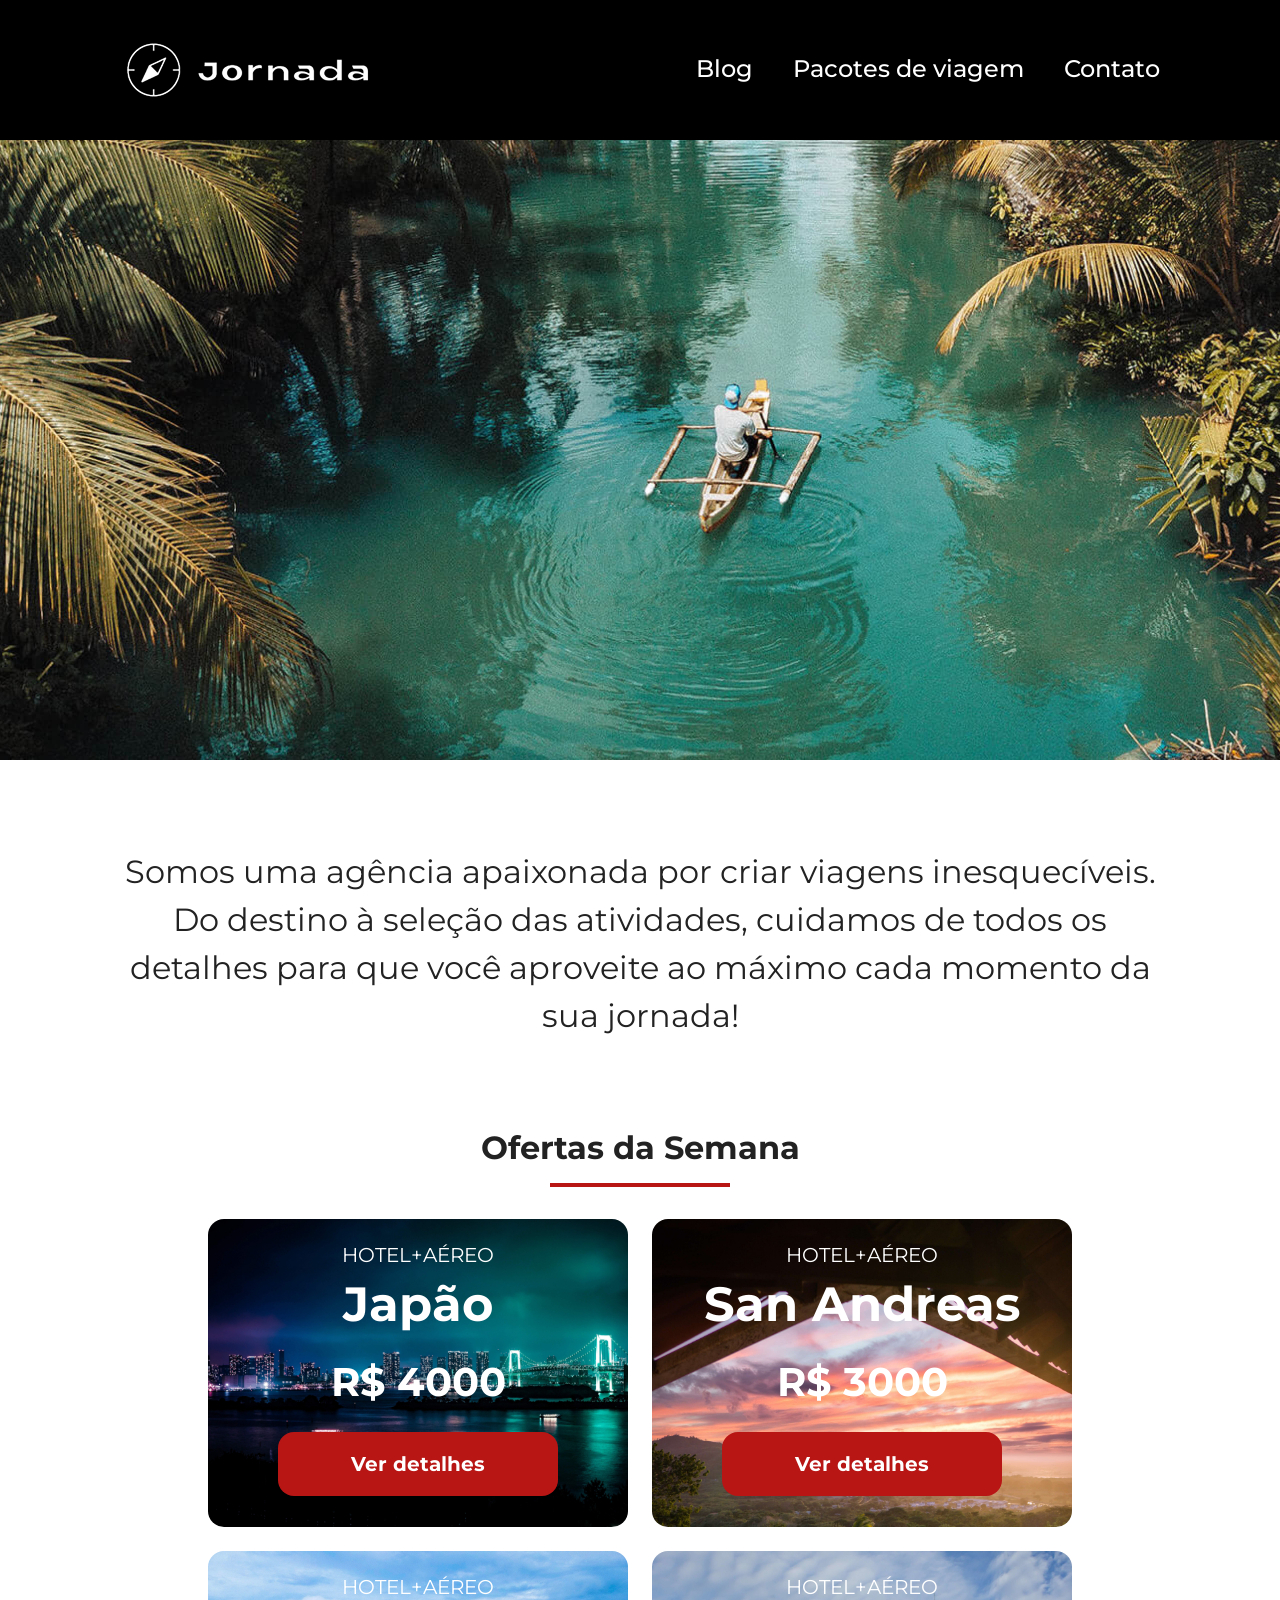
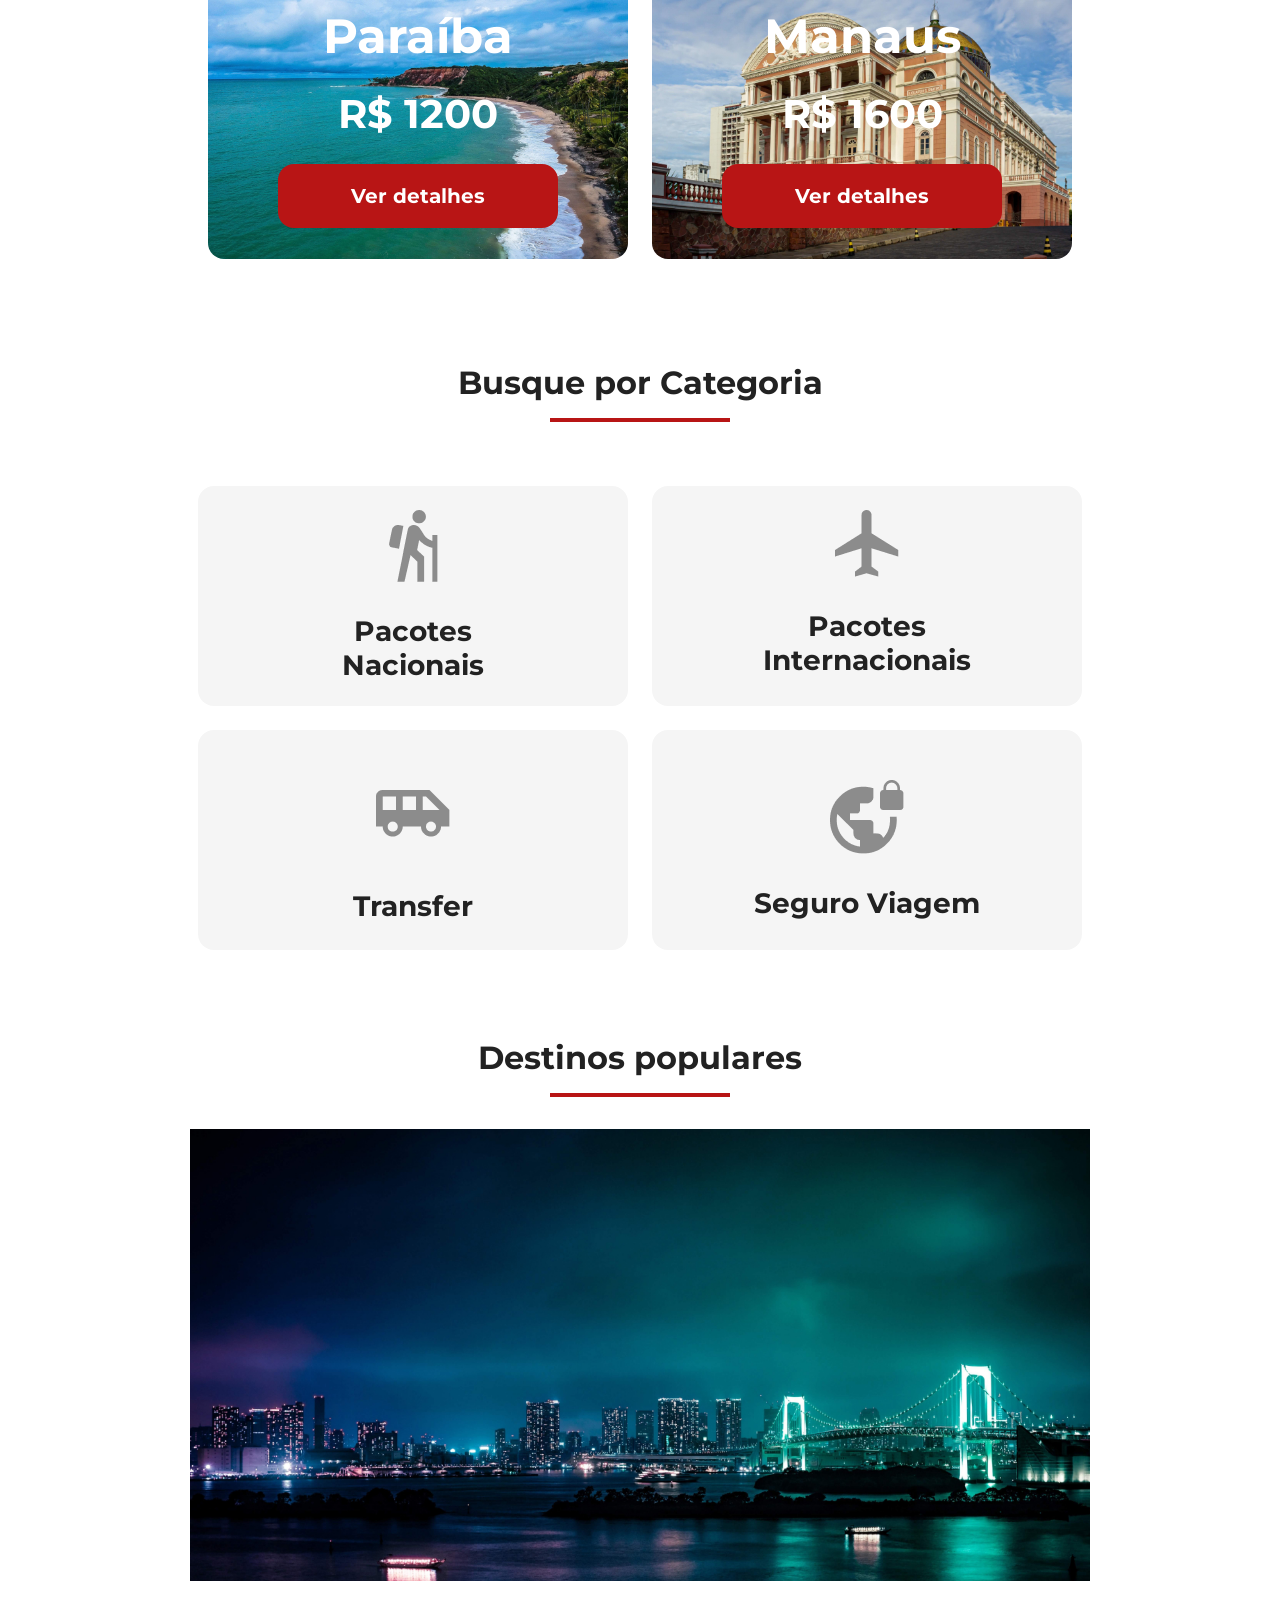
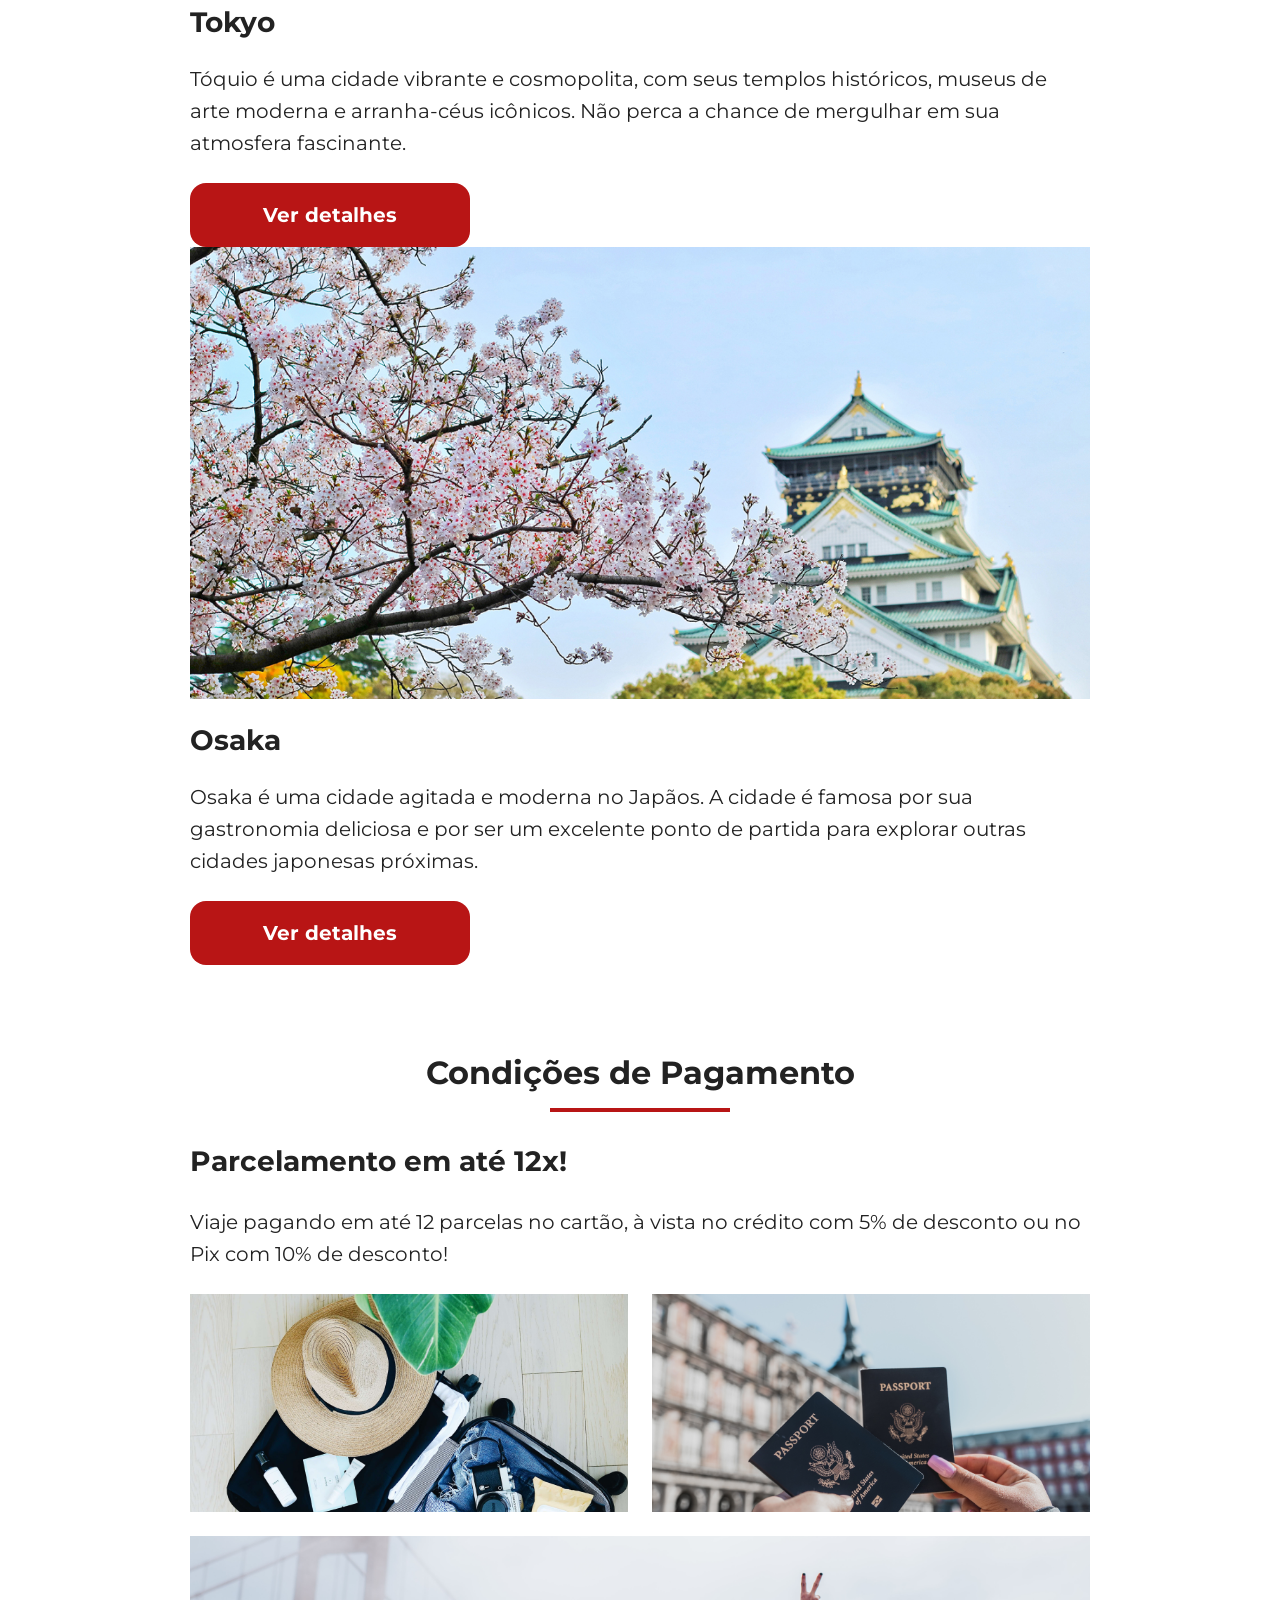
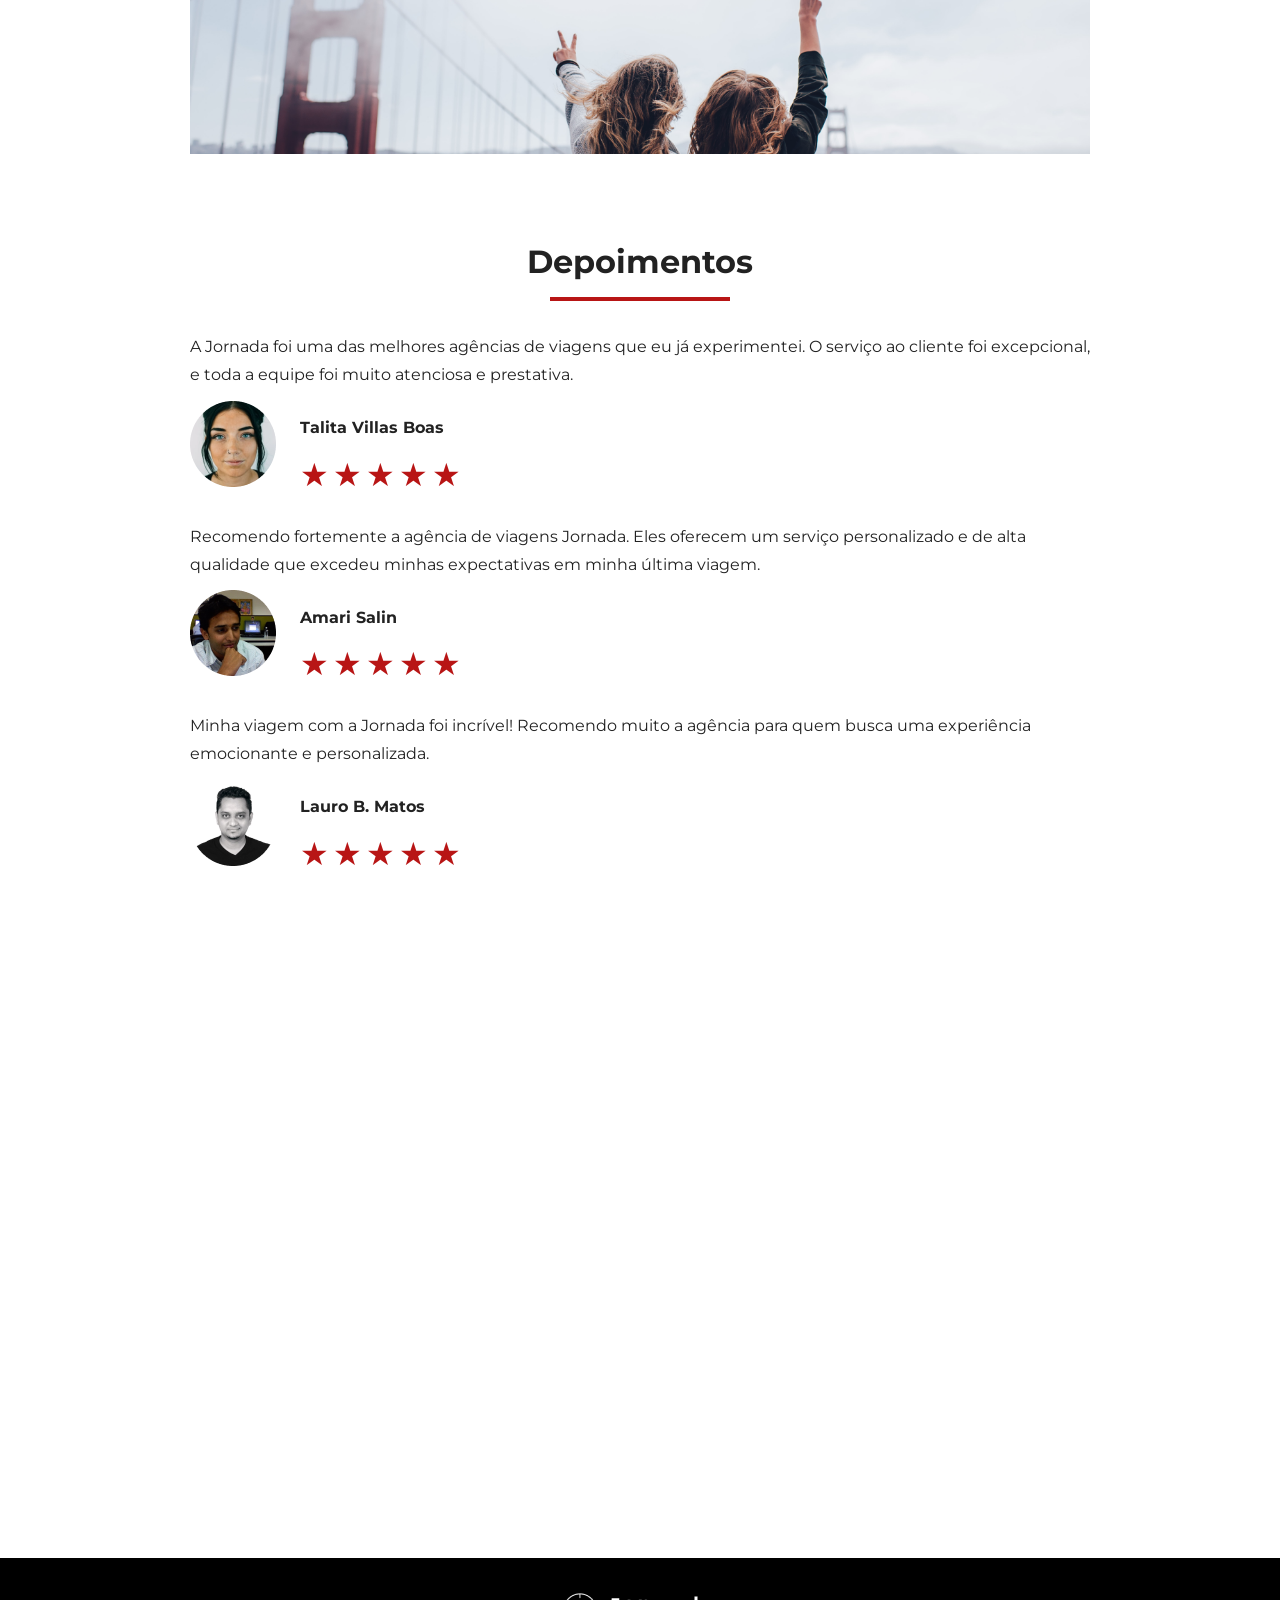
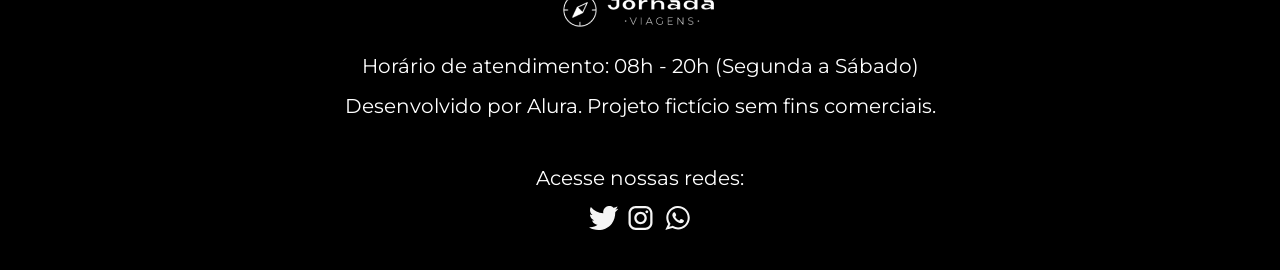
==== commit 78d9dced: "Adiciona melhorias" ====
--- a/index.html
+++ b/index.html
@@ -250,5 +250,40 @@
         </div>
     </section>
 
+     <section class="bottom-hero">
+      <div class="hero-img"></div>
+    </section>
+    <footer class="main-footer">
+      <div class="footer-content">
+        <img src="img/logo-footer.png" alt="logo completo Jornada Viagens" />
+        <p>Horário de atendimento: 08h - 20h (Segunda a Sábado)</p>
+        <p>Desenvolvido por Alura. Projeto fictício sem fins comerciais.</p>
+      </div>
+      <div class="footer-social">
+        <p>Acesse nossas redes:</p>
+
+        <a href="#" target="_blank" title="Acesse o Twitter do Jornada Viagens"
+          ><img
+            src="img/icone-twitter.svg"
+            alt="icone do Twitter na cor branca"
+        /></a>
+
+        <a
+          href="#"
+          target="_blank"
+          title="Acesse o Instagram do Jornada Viagens"
+          ><img
+            src="img/icone-instagram.svg"
+            alt="icone do Instagram na cor branca"
+        /></a>
+
+        <a href="#" target="_blank" title="Entre em contato através do whatsapp"
+          ><img
+            src="img/icone-whatsapp.svg"
+            alt="icone do whatsapp na cor branca"
+        /></a>
+      </div>
+    </footer>
+
   </body>
 </html>
--- a/css/style.css
+++ b/css/style.css
@@ -5,4 +5,5 @@
 @import url(categories.css);
 @import url(destinations.css);
 @import url(payments.css);
-@import url(testimonials.css);+@import url(testimonials.css);
+@import url(footer.css);
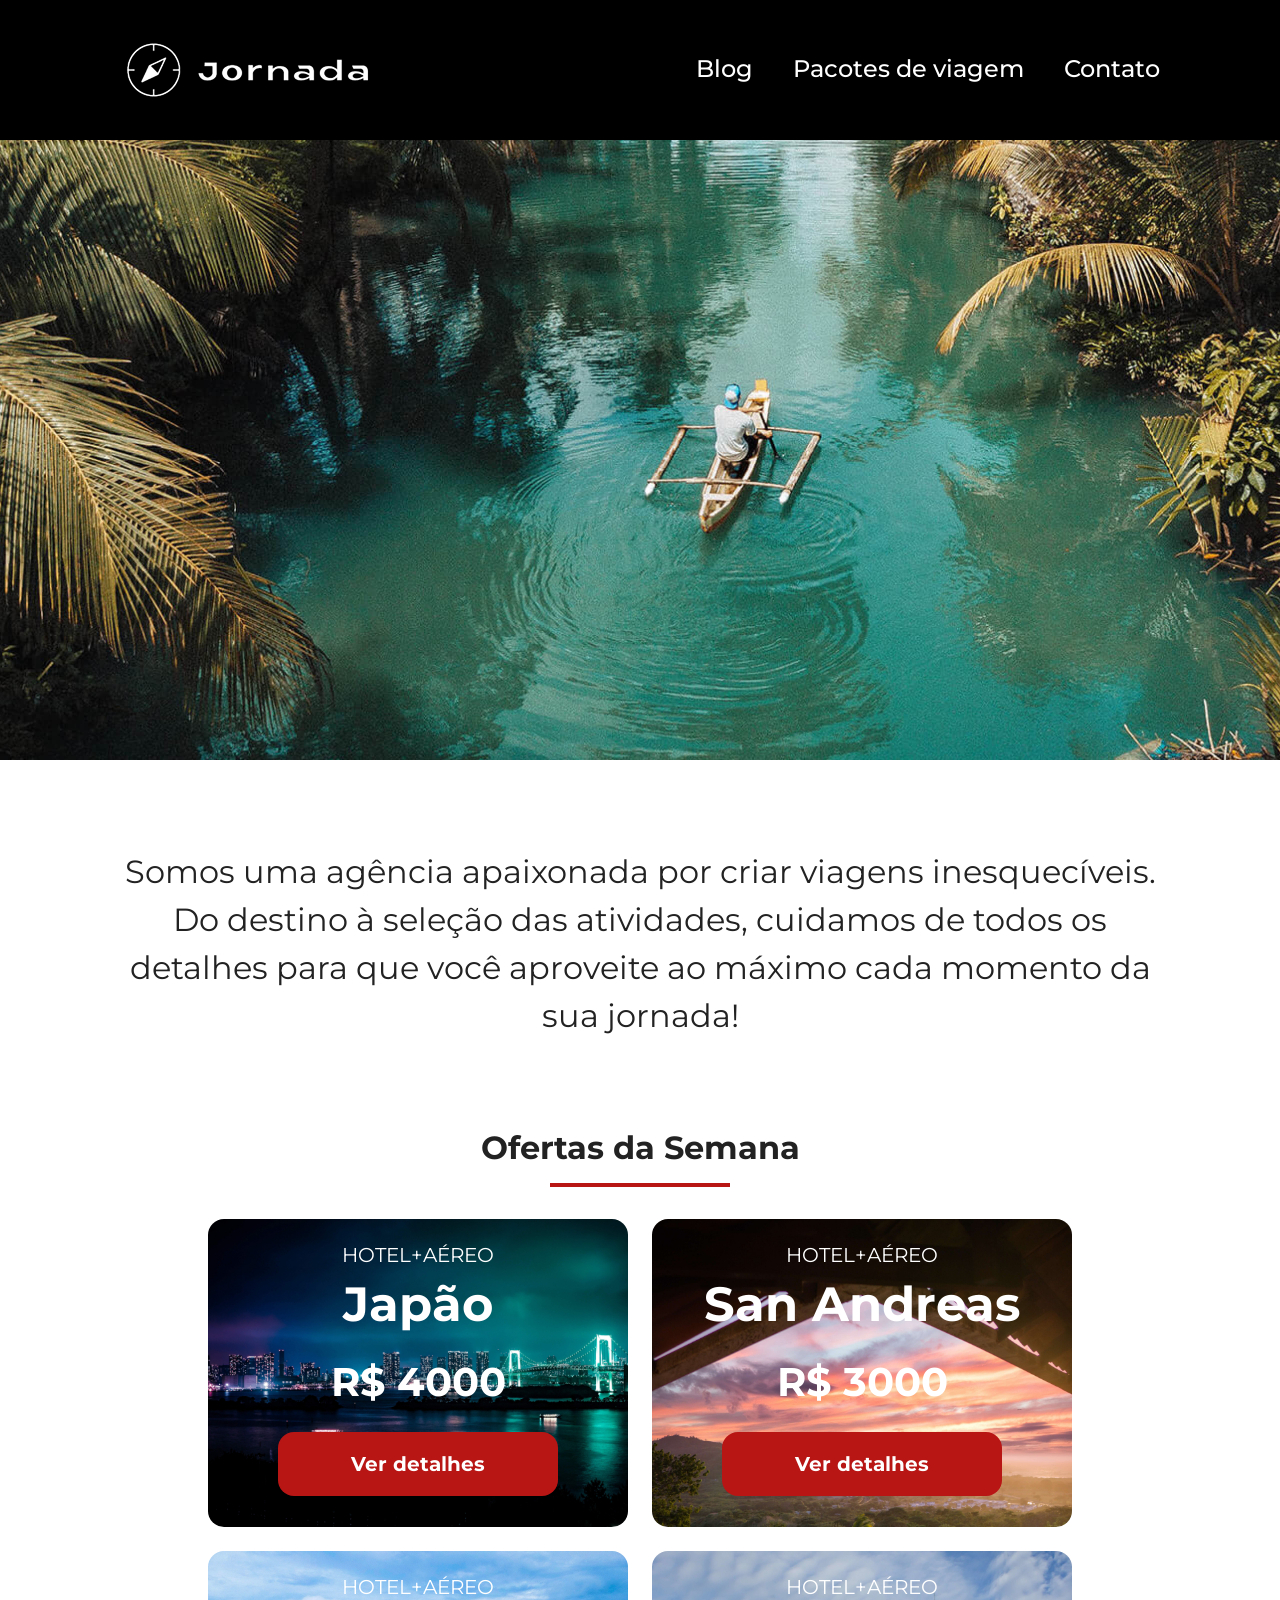
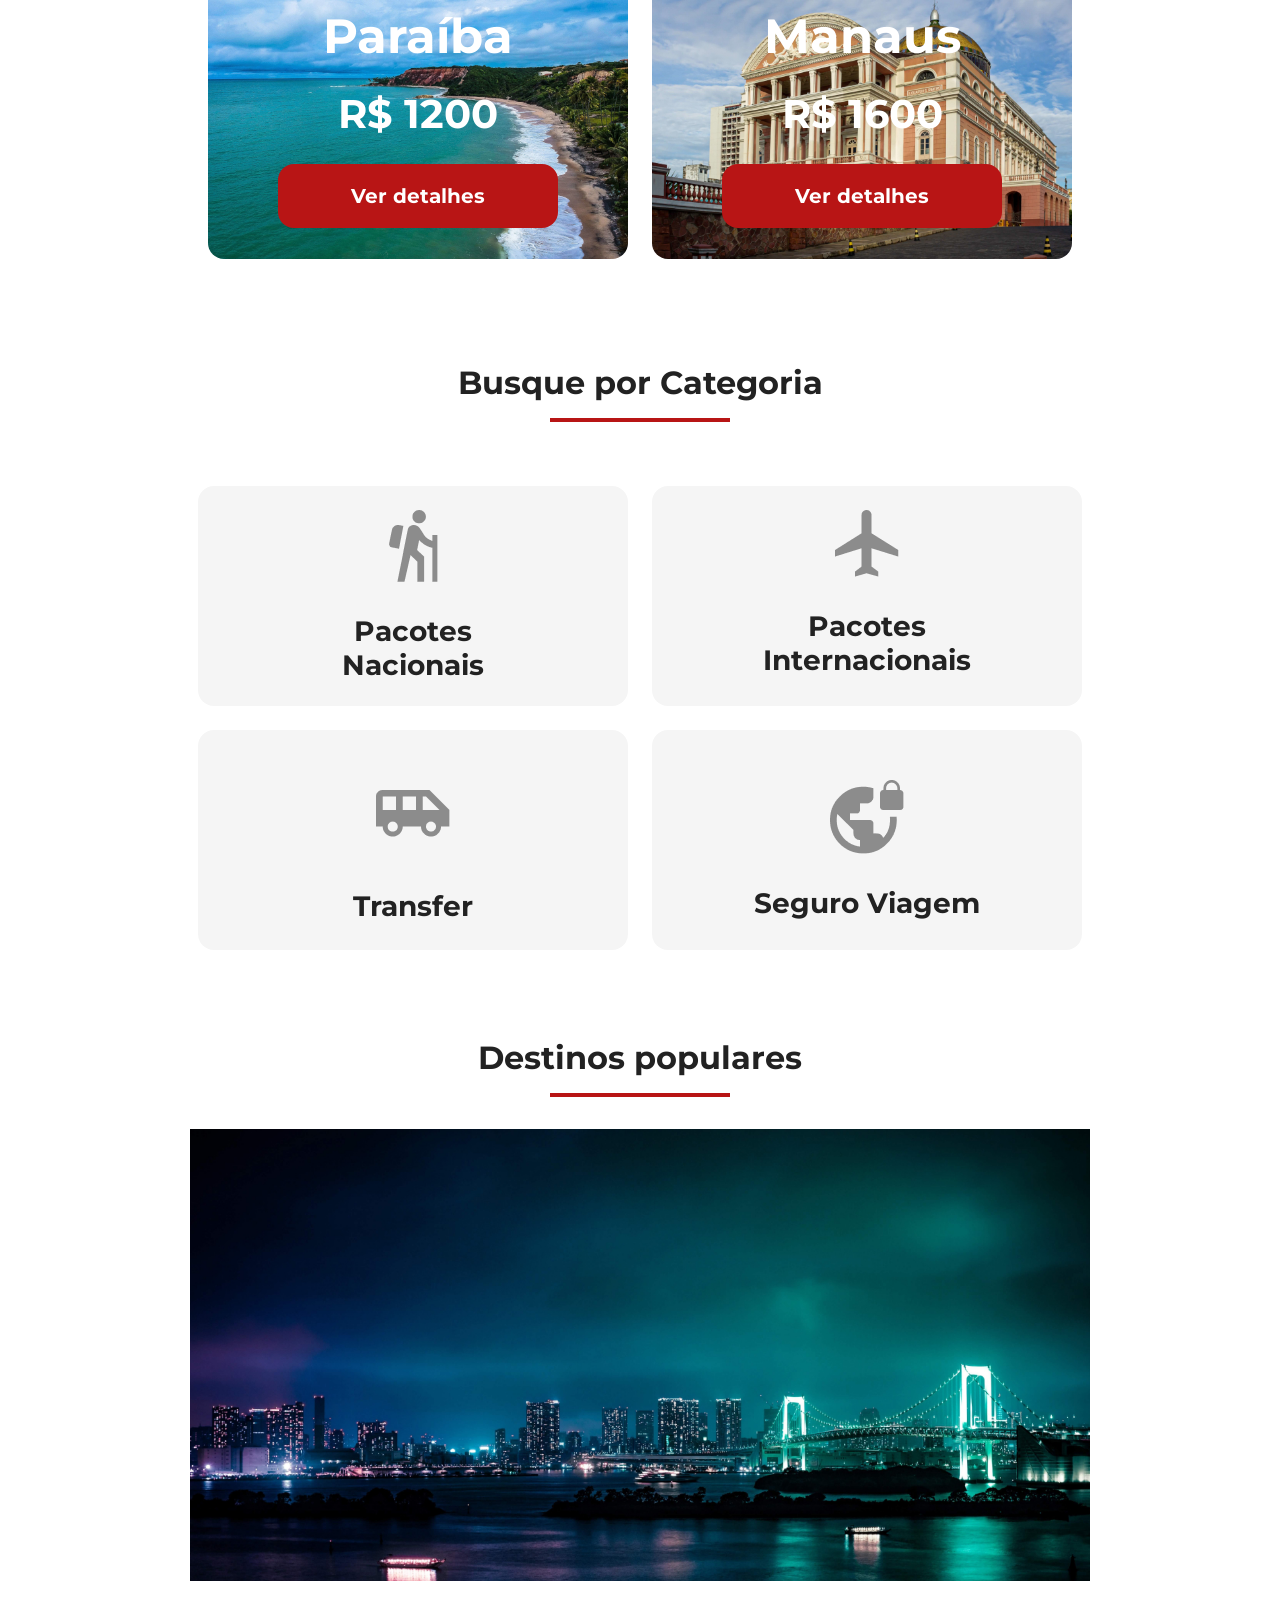
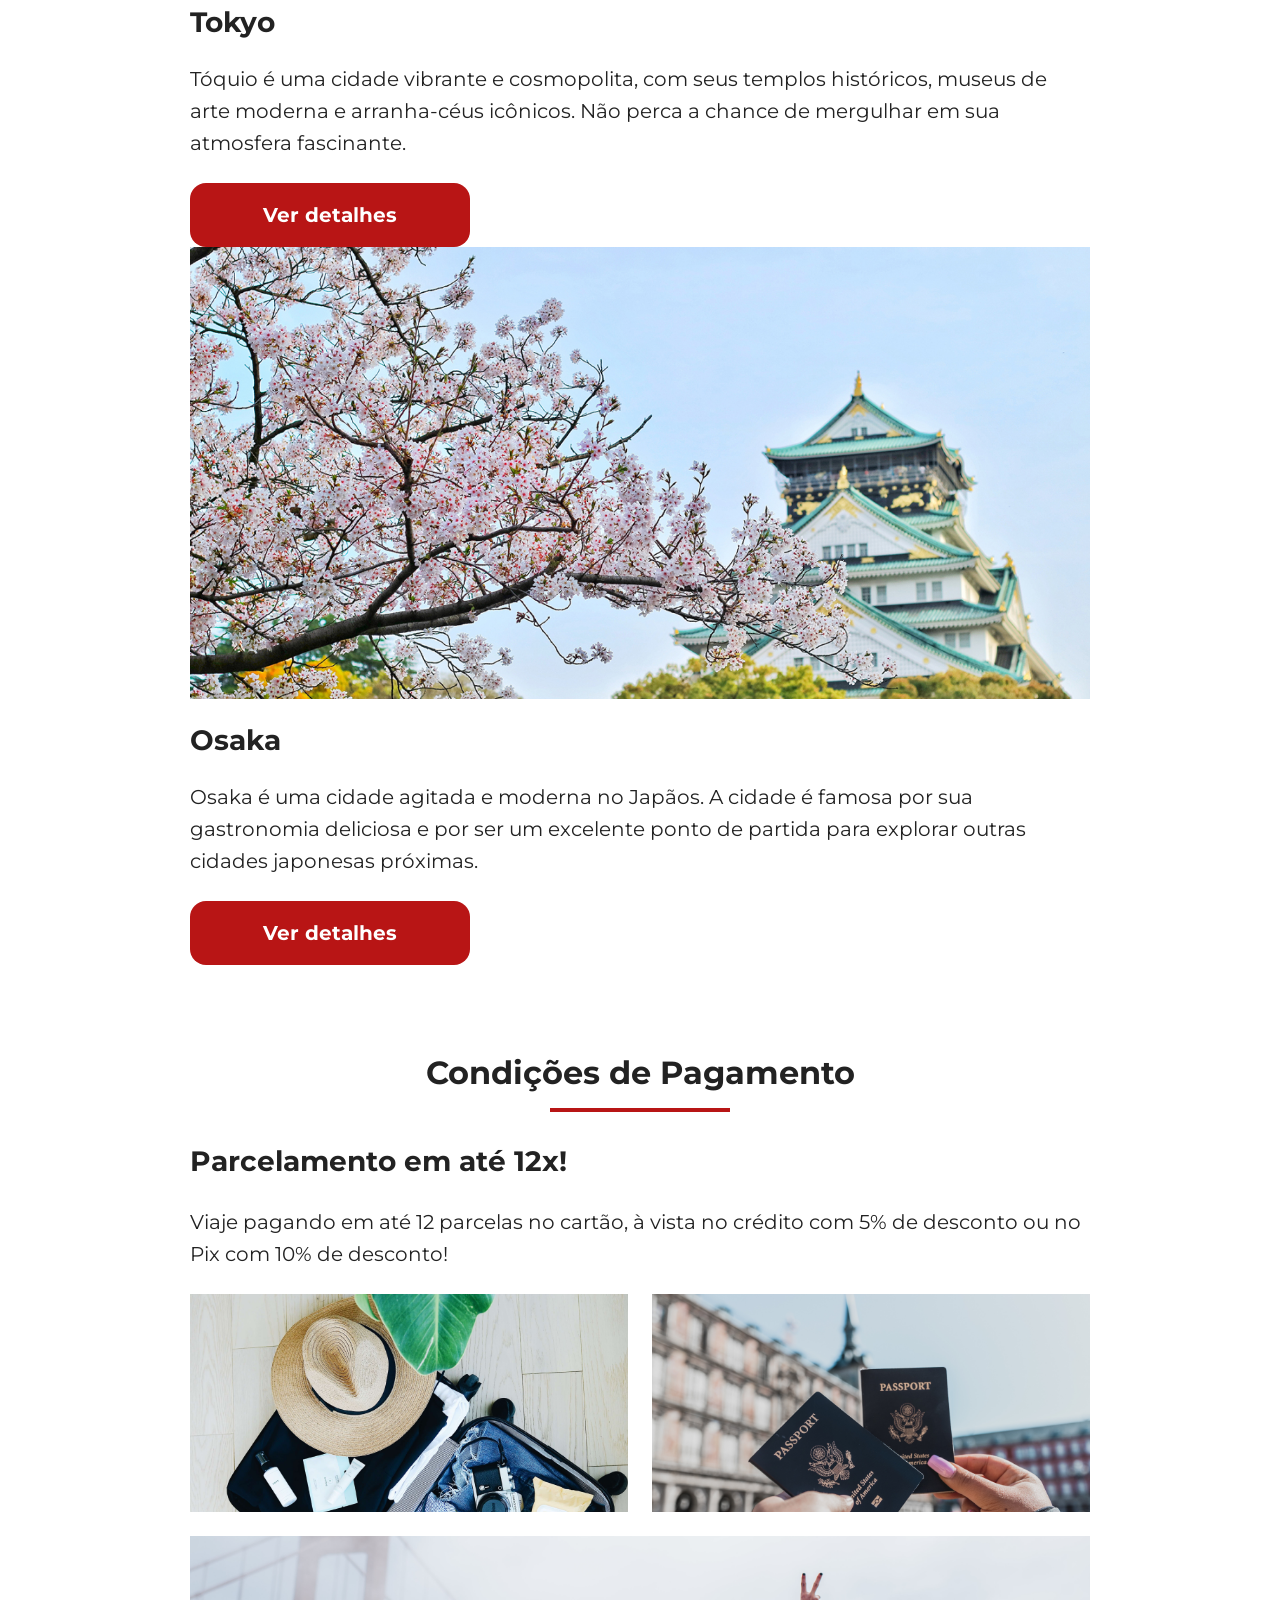
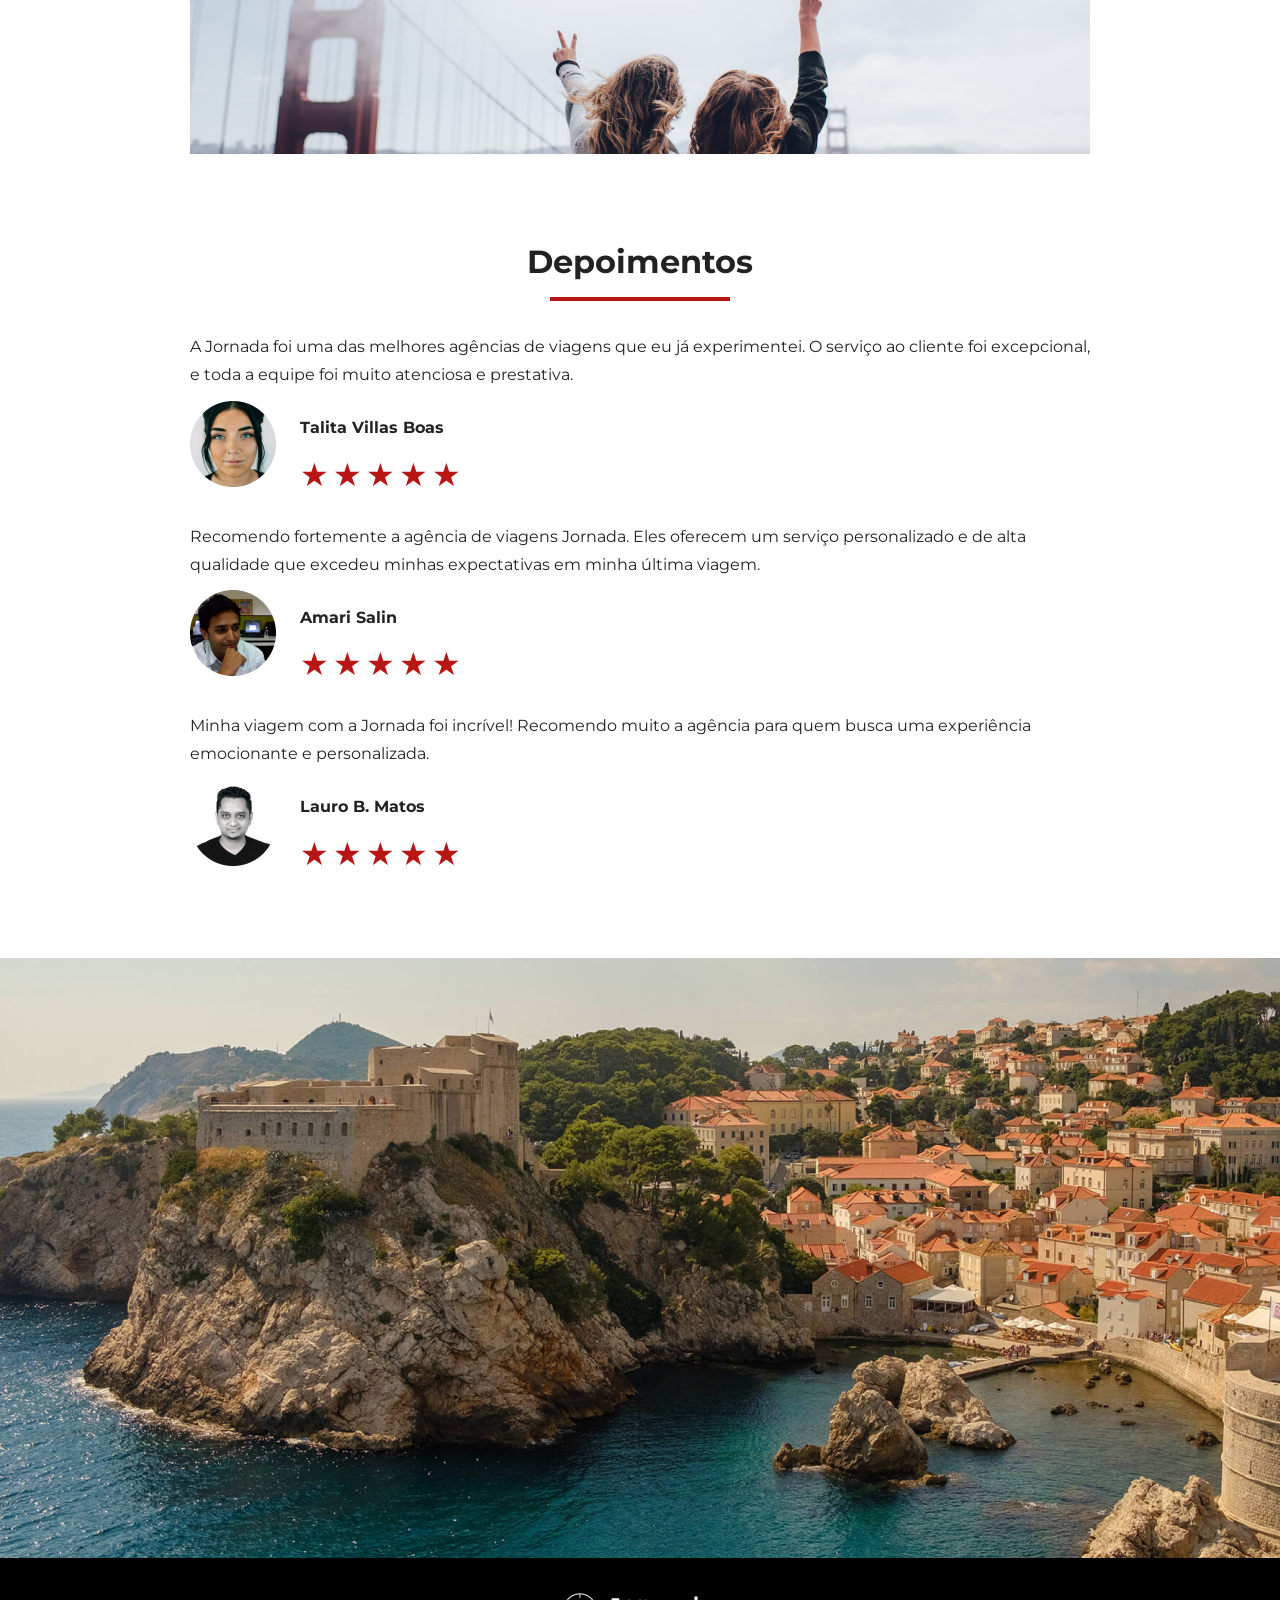
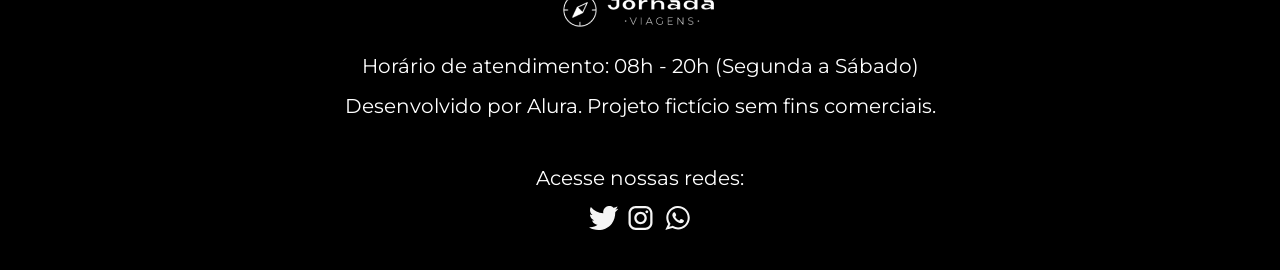
==== commit 88ac1aa3: "Corrige url" ====
--- a/index.html
+++ b/index.html
@@ -14,6 +14,16 @@
       name="og:description"
       content="Jornada Viagens,uma agência apaixonada por criar viagens inesquecíveis"
     />
+      <meta
+      name="og:image"
+      content="https://mincatarina.github.io/jornada-viagens/img/logo-footer.png"
+    />
+    <meta name="og:type" content="website" />
+    <meta
+      name="og:url"
+      content="https://mincatarina.github.io/jornada-viagens/"
+    />
+
 
      <link rel="icon" href="/favico.svg" type="xml/svg" />
     <link rel="stylesheet" href="./css/style.css" />
@@ -253,6 +263,7 @@
      <section class="bottom-hero">
       <div class="hero-img"></div>
     </section>
+
     <footer class="main-footer">
       <div class="footer-content">
         <img src="img/logo-footer.png" alt="logo completo Jornada Viagens" />
